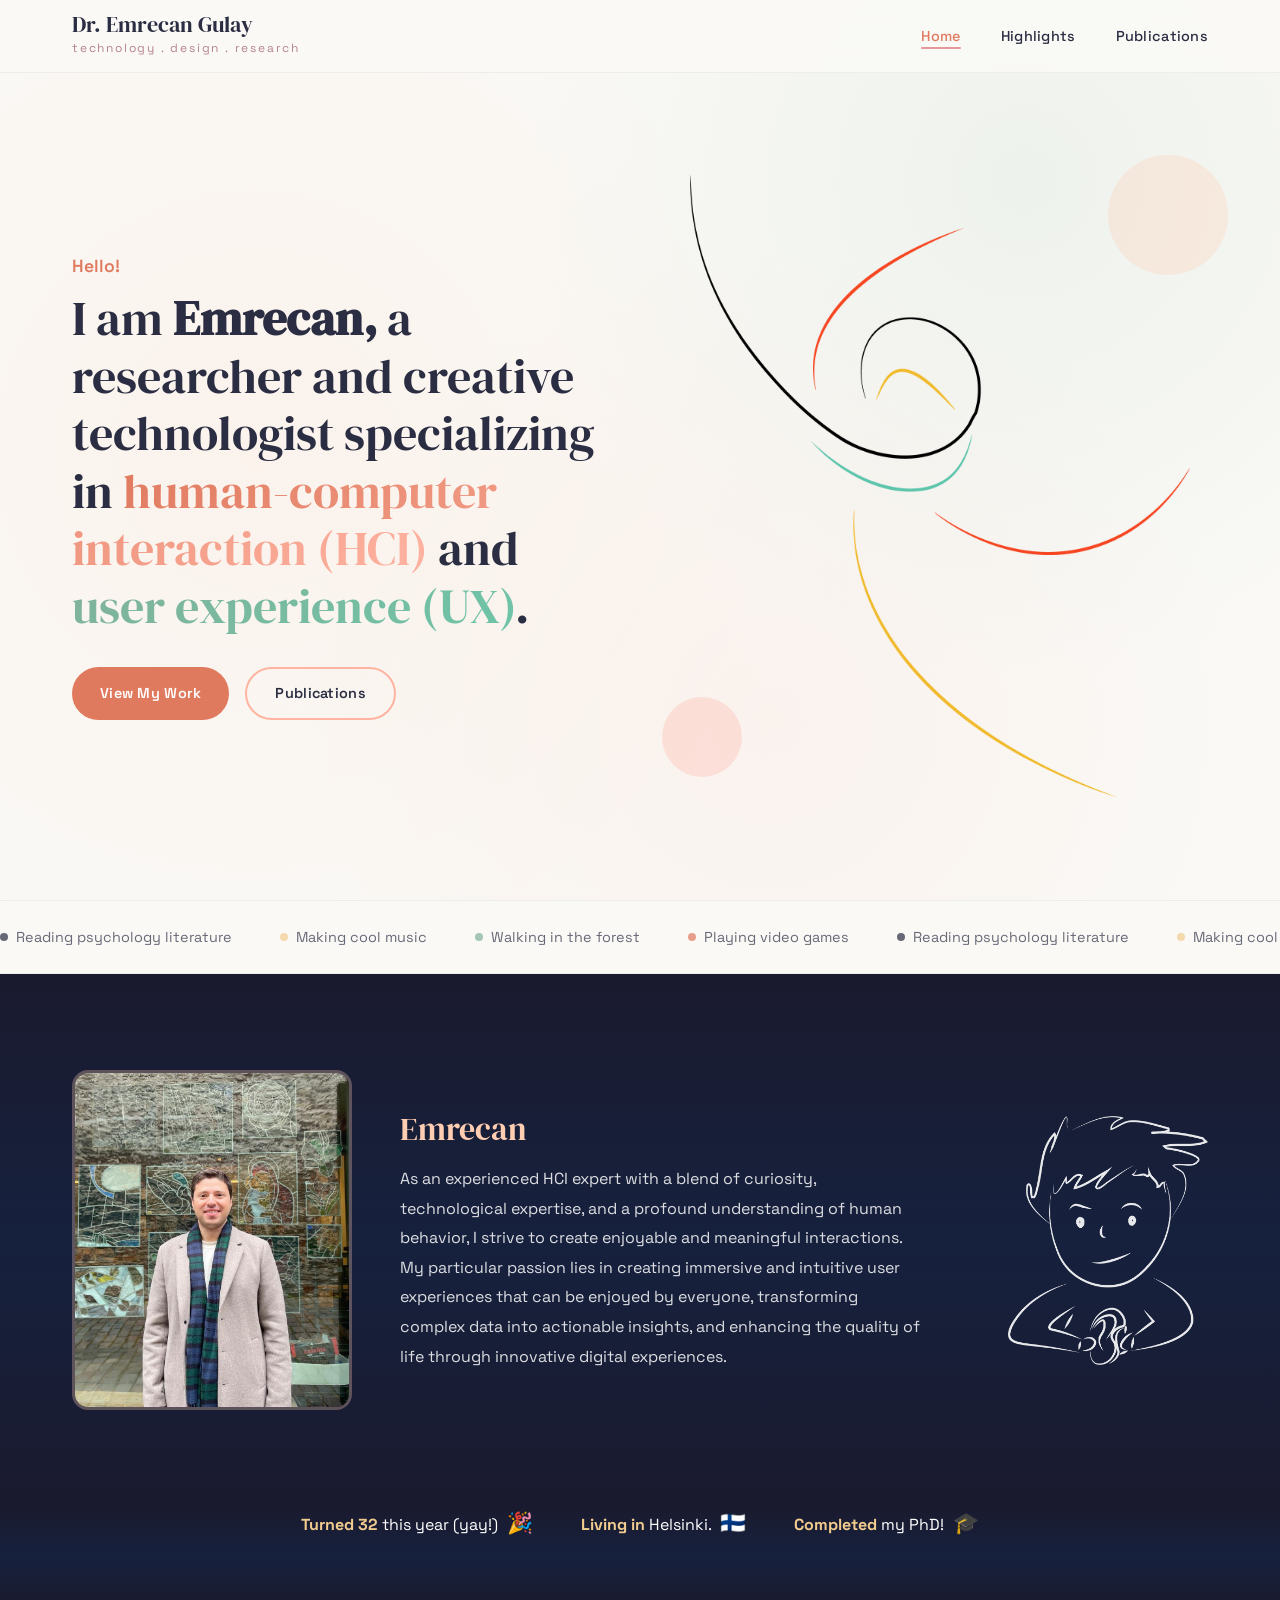
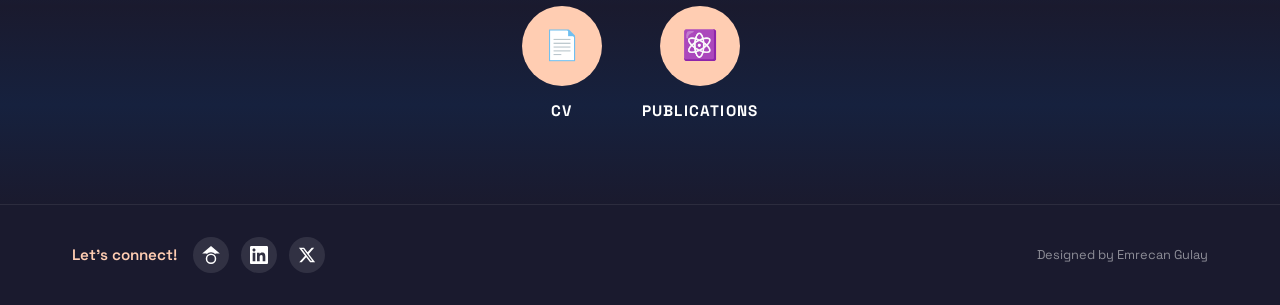
==== index.html @ 9b8a77b8 "Initial deploy: Enhanced portfolio site for GitHub Pages Migrated from Wix with visual enhancements " ====
<!DOCTYPE html>
<html lang="en">
<head>
  <meta charset="UTF-8">
  <meta name="viewport" content="width=device-width, initial-scale=1.0">
  <title>Dr. Emrecan Gulay | HCI Researcher &amp; Creative Technologist</title>
  <meta name="description" content="Dr. Emrecan Gulay - Researcher and creative technologist specializing in human-computer interaction (HCI) and user experience (UX).">
  <link rel="icon" href="images/logo.png" type="image/png">

  <!-- Open Graph -->
  <meta property="og:title" content="Dr. Emrecan Gulay | HCI Researcher &amp; Creative Technologist">
  <meta property="og:description" content="Researcher and creative technologist specializing in human-computer interaction (HCI) and user experience (UX).">
  <meta property="og:image" content="https://emrecangulay.github.io/images/profile-photo.jpg">
  <meta property="og:url" content="https://emrecangulay.github.io/">
  <meta property="og:type" content="website">

  <!-- Twitter Card -->
  <meta name="twitter:card" content="summary_large_image">
  <meta name="twitter:title" content="Dr. Emrecan Gulay | HCI Researcher &amp; Creative Technologist">
  <meta name="twitter:description" content="Researcher and creative technologist specializing in human-computer interaction (HCI) and user experience (UX).">
  <meta name="twitter:image" content="https://emrecangulay.github.io/images/profile-photo.jpg">

  <!-- JSON-LD Structured Data -->
  <script type="application/ld+json">
  {
    "@context": "https://schema.org",
    "@type": "Person",
    "name": "Dr. Emrecan Gulay",
    "url": "https://emrecangulay.github.io/",
    "image": "https://emrecangulay.github.io/images/profile-photo.jpg",
    "jobTitle": "HCI Researcher & Creative Technologist",
    "worksFor": {
      "@type": "Organization",
      "name": "Aalto University"
    },
    "sameAs": [
      "https://www.linkedin.com/in/emrecan-gulay/",
      "https://scholar.google.com/citations?user=F1DVHl8AAAAJ&hl=en"
    ],
    "knowsAbout": ["Human-Computer Interaction", "User Experience", "Design Research", "Creative Technology"]
  }
  </script>

  <!-- Fonts -->
  <link rel="preconnect" href="https://fonts.googleapis.com">
  <link rel="preconnect" href="https://fonts.gstatic.com" crossorigin>
  <link href="https://fonts.googleapis.com/css2?family=Space+Grotesk:wght@300;400;500;600;700&family=DM+Serif+Display&display=swap" rel="stylesheet">
  <!-- Stylesheet -->
  <link rel="stylesheet" href="css/style.css">
</head>
<body data-page="home">

  <!-- ========== NAVIGATION ========== -->
  <nav class="navbar">
    <div class="container">
      <a href="index.html" class="nav-brand">
        <span class="nav-brand-name">Dr. Emrecan Gulay</span>
        <span class="nav-brand-subtitle">Technology . Design . Research</span>
      </a>
      <button class="nav-toggle" aria-label="Toggle navigation">
        <span></span>
        <span></span>
        <span></span>
      </button>
      <ul class="nav-links">
        <li><a href="index.html" class="active">Home</a></li>
        <li><a href="highlights.html">Highlights</a></li>
        <li><a href="publications.html">Publications</a></li>
      </ul>
    </div>
  </nav>

  <!-- ========== HERO SECTION ========== -->
  <section class="hero">
    <div class="container">
      <div class="hero-content">
        <span class="hero-greeting">Hello!</span>
        <h1 class="hero-title">
          I am <strong>Emrecan,</strong> a researcher and creative technologist specializing in
          <span class="gradient-text-orange">human-computer interaction (HCI)</span> and
          <span class="gradient-text-teal">user experience (UX)</span>.
        </h1>
        <div class="hero-cta">
          <a href="highlights.html" class="btn btn-primary">View My Work</a>
          <a href="publications.html" class="btn btn-outline">Publications</a>
        </div>
      </div>
      <div class="hero-visual">
        <img src="images/swirl-decoration.png" alt="Decorative swirl design" class="hero-swirl">
      </div>
    </div>
  </section>

  <!-- ========== INTERESTS TICKER ========== -->
  <div class="interests-bar">
    <div class="interests-track">
      <span class="interest-item"><span class="interest-dot" style="background: var(--charcoal)"></span> Reading psychology literature</span>
      <span class="interest-item"><span class="interest-dot" style="background: var(--accent-gold)"></span> Making cool music</span>
      <span class="interest-item"><span class="interest-dot" style="background: var(--accent-teal)"></span> Walking in the forest</span>
      <span class="interest-item"><span class="interest-dot" style="background: var(--accent-orange)"></span> Playing video games</span>
      <span class="interest-item"><span class="interest-dot" style="background: var(--charcoal)"></span> Reading psychology literature</span>
      <span class="interest-item"><span class="interest-dot" style="background: var(--accent-gold)"></span> Making cool music</span>
      <span class="interest-item"><span class="interest-dot" style="background: var(--accent-teal)"></span> Walking in the forest</span>
      <span class="interest-item"><span class="interest-dot" style="background: var(--accent-orange)"></span> Playing video games</span>
      <span class="interest-item"><span class="interest-dot" style="background: var(--charcoal)"></span> Reading psychology literature</span>
      <span class="interest-item"><span class="interest-dot" style="background: var(--accent-gold)"></span> Making cool music</span>
      <span class="interest-item"><span class="interest-dot" style="background: var(--accent-teal)"></span> Walking in the forest</span>
      <span class="interest-item"><span class="interest-dot" style="background: var(--accent-orange)"></span> Playing video games</span>
    </div>
  </div>

  <!-- ========== ABOUT SECTION ========== -->
  <section class="about-section section-padding">
    <div class="container">
      <div class="about-photo-wrapper reveal-left">
        <img src="images/profile-photo.jpg" alt="Dr. Emrecan Gulay" class="about-photo">
      </div>
      <div class="about-text reveal">
        <h2>Emrecan</h2>
        <p>As an experienced HCI expert with a blend of curiosity, technological expertise, and a profound understanding of human behavior, I strive to create enjoyable and meaningful interactions. My particular passion lies in creating immersive and intuitive user experiences that can be enjoyed by everyone, transforming complex data into actionable insights, and enhancing the quality of life through innovative digital experiences.</p>
      </div>
      <div class="reveal-right">
        <img src="images/character-drawing-1.png" alt="Hand-drawn character illustration" class="about-character">
      </div>
    </div>
  </section>

  <!-- ========== QUICK FACTS ========== -->
  <section class="quick-facts">
    <div class="container">
      <div class="facts-grid reveal">
        <div class="fact-item">
          <span class="fact-highlight">Turned 32</span> this year (yay!) <span class="fact-emoji">🎉</span>
        </div>
        <div class="fact-item">
          <span class="fact-highlight">Living in</span> Helsinki. <span class="fact-emoji">🇫🇮</span>
        </div>
        <div class="fact-item">
          <span class="fact-highlight">Completed</span> my PhD! <span class="fact-emoji">🎓</span>
        </div>
      </div>
    </div>
  </section>

  <!-- ========== ACTION BUTTONS ========== -->
  <section class="actions-section">
    <div class="container">
      <div class="actions-grid reveal">
        <a href="docs/Emrecan-Gulay-CV.pdf" target="_blank" class="action-card">
          <div class="action-icon">📄</div>
          <span class="action-label">CV</span>
        </a>
        <a href="publications.html" class="action-card">
          <div class="action-icon">⚛️</div>
          <span class="action-label">Publications</span>
        </a>
      </div>
    </div>
  </section>

  <!-- ========== FOOTER ========== -->
  <footer class="footer">
    <div class="container">
      <div class="footer-connect">
        <span>Let's connect!</span>
        <div class="social-links">
          <a href="https://scholar.google.com/citations?user=F1DVHl8AAAAJ&hl=en" target="_blank" rel="noopener noreferrer" class="social-link" aria-label="Google Scholar">
            <svg width="18" height="18" viewBox="0 0 24 24" fill="currentColor"><path d="M12 24a7 7 0 1 1 0-14 7 7 0 0 1 0 14Zm0-2a5 5 0 1 0 0-10 5 5 0 0 0 0 10ZM0.21 10L12 0l11.79 10H18v1a7.96 7.96 0 0 0-6-2.74A7.96 7.96 0 0 0 6 11v-1H0.21Z"/></svg>
          </a>
          <a href="https://www.linkedin.com/in/emrecan-gulay/" target="_blank" rel="noopener noreferrer" class="social-link" aria-label="LinkedIn">
            <svg width="18" height="18" viewBox="0 0 24 24" fill="currentColor"><path d="M20.447 20.452h-3.554v-5.569c0-1.328-.027-3.037-1.852-3.037-1.853 0-2.136 1.445-2.136 2.939v5.667H9.351V9h3.414v1.561h.046c.477-.9 1.637-1.85 3.37-1.85 3.601 0 4.267 2.37 4.267 5.455v6.286zM5.337 7.433c-1.144 0-2.063-.926-2.063-2.065 0-1.138.92-2.063 2.063-2.063 1.14 0 2.064.925 2.064 2.063 0 1.139-.925 2.065-2.064 2.065zm1.782 13.019H3.555V9h3.564v11.452zM22.225 0H1.771C.792 0 0 .774 0 1.729v20.542C0 23.227.792 24 1.771 24h20.451C23.2 24 24 23.227 24 22.271V1.729C24 .774 23.2 0 22.222 0h.003z"/></svg>
          </a>
          <a href="https://twitter.com/" target="_blank" rel="noopener noreferrer" class="social-link" aria-label="Twitter">
            <svg width="18" height="18" viewBox="0 0 24 24" fill="currentColor"><path d="M18.244 2.25h3.308l-7.227 8.26 8.502 11.24H16.17l-5.214-6.817L4.99 21.75H1.68l7.73-8.835L1.254 2.25H8.08l4.713 6.231zm-1.161 17.52h1.833L7.084 4.126H5.117z"/></svg>
          </a>
        </div>
      </div>
      <div class="footer-credit">
        Designed by Emrecan Gulay
      </div>
    </div>
  </footer>

  <script src="js/main.js"></script>
  <script src="js/cursor-effects.js"></script>
</body>
</html>
---- css/style.css ----
/* ===================================
   Dr. Emrecan Gulay - Portfolio Site
   Warm Blush/Peach Pastel Theme
   =================================== */

/* ---------- CSS Variables ---------- */
:root {
  --peach: #FFCDB2;
  --blush: #FFB4A2;
  --rose: #E5989B;
  --deep-rose: #B5838D;
  --charcoal: #2B2D42;
  --dark-bg: #1A1A2E;
  --cream: #FAF9F6;
  --white: #FFFFFF;
  --light-gray: #F0EDED;
  --accent-orange: #E07A5F;
  --accent-teal: #81B29A;
  --accent-gold: #F2CC8F;
  --font-main: 'Space Grotesk', -apple-system, BlinkMacSystemFont, 'Segoe UI', sans-serif;
  --font-display: 'DM Serif Display', Georgia, serif;
  --transition: 0.3s cubic-bezier(0.4, 0, 0.2, 1);
  --shadow-sm: 0 2px 8px rgba(43, 45, 66, 0.08);
  --shadow-md: 0 4px 20px rgba(43, 45, 66, 0.12);
  --shadow-lg: 0 8px 40px rgba(43, 45, 66, 0.16);
  --max-width: 1200px;
}

/* ---------- Reset & Base ---------- */
*,
*::before,
*::after {
  margin: 0;
  padding: 0;
  box-sizing: border-box;
}

html {
  scroll-behavior: smooth;
  font-size: 16px;
}

body {
  font-family: var(--font-main);
  color: var(--charcoal);
  background-color: var(--cream);
  line-height: 1.7;
  overflow-x: hidden;
  -webkit-font-smoothing: antialiased;
}

img {
  max-width: 100%;
  height: auto;
  display: block;
}

a {
  color: inherit;
  text-decoration: none;
  transition: color var(--transition);
}

h1, h2, h3, h4 {
  font-family: var(--font-display);
  font-weight: 400;
  line-height: 1.2;
}

/* ---------- Utility ---------- */
.container {
  max-width: var(--max-width);
  margin: 0 auto;
  padding: 0 2rem;
}

.section-padding {
  padding: 6rem 0;
}

/* ---------- Gradient Text Effects ---------- */
.gradient-text-orange {
  background: linear-gradient(135deg, var(--accent-orange), var(--blush));
  -webkit-background-clip: text;
  -webkit-text-fill-color: transparent;
  background-clip: text;
}

.gradient-text-teal {
  background: linear-gradient(135deg, var(--accent-teal), #6EC4A8);
  -webkit-background-clip: text;
  -webkit-text-fill-color: transparent;
  background-clip: text;
}

/* ---------- Scroll Animations ---------- */
/* Scroll reveals — no transitions/animations, JS handles entrance */
.reveal, .reveal-left, .reveal-right { /* placeholder classes */ }

/* ---------- Navigation ---------- */
.navbar {
  position: fixed;
  top: 0;
  left: 0;
  right: 0;
  z-index: 1000;
  background: rgba(250, 249, 246, 0.92);
  backdrop-filter: blur(12px);
  -webkit-backdrop-filter: blur(12px);
  border-bottom: 1px solid rgba(43, 45, 66, 0.06);
  transition: box-shadow var(--transition);
}

.navbar.scrolled {
  box-shadow: var(--shadow-sm);
}

.navbar .container {
  display: flex;
  justify-content: space-between;
  align-items: center;
  height: 72px;
}

.nav-brand {
  display: flex;
  flex-direction: column;
}

.nav-brand-name {
  font-family: var(--font-display);
  font-size: 1.35rem;
  font-weight: 400;
  color: var(--charcoal);
  line-height: 1.15;
}

.nav-brand-subtitle {
  font-size: 0.75rem;
  color: var(--deep-rose);
  letter-spacing: 0.15em;
  text-transform: lowercase;
  font-weight: 400;
}

.nav-links {
  display: flex;
  list-style: none;
  gap: 2.5rem;
}

.nav-links a {
  font-size: 0.9rem;
  font-weight: 500;
  letter-spacing: 0.02em;
  position: relative;
  padding: 0.25rem 0;
}

.nav-links a::after {
  content: '';
  position: absolute;
  bottom: 0;
  left: 0;
  width: 0;
  height: 2px;
  background: var(--rose);
  transition: width var(--transition);
  border-radius: 1px;
}

.nav-links a:hover::after,
.nav-links a.active::after {
  width: 100%;
}

.nav-links a.active {
  color: var(--accent-orange);
}

/* Mobile menu toggle */
.nav-toggle {
  display: none;
  flex-direction: column;
  gap: 5px;
  cursor: pointer;
  background: none;
  border: none;
  padding: 4px;
}

.nav-toggle span {
  width: 24px;
  height: 2px;
  background: var(--charcoal);
  transition: var(--transition);
  border-radius: 1px;
}

/* ---------- Hero Section ---------- */
.hero {
  min-height: 100vh;
  display: flex;
  align-items: center;
  position: relative;
  overflow: hidden;
  padding-top: 72px;
}

.hero::before {
  content: '';
  position: absolute;
  inset: 0;
  background:
    radial-gradient(circle at 20% 50%, rgba(255,205,178,0.15), transparent 50%),
    radial-gradient(circle at 80% 20%, rgba(129,178,154,0.1), transparent 40%),
    radial-gradient(circle at 60% 80%, rgba(255,180,162,0.1), transparent 45%);
  animation: meshMove 20s ease-in-out infinite alternate;
  z-index: 0;
}

@keyframes meshMove {
  0% { transform: scale(1) rotate(0deg); }
  100% { transform: scale(1.1) rotate(3deg); }
}

.hero .container {
  display: grid;
  grid-template-columns: 1fr 1fr;
  gap: 4rem;
  align-items: center;
}

.hero-content {
  z-index: 2;
  animation: heroFadeUp 1s ease 0.2s both;
}

/* hero-visual animation merged into the block below */

@keyframes heroFadeUp {
  from { opacity: 0; transform: translateY(30px); }
  to   { opacity: 1; transform: translateY(0); }
}

@keyframes heroFadeIn {
  from { opacity: 0; transform: translateX(30px); }
  to   { opacity: 1; transform: translateX(0); }
}

.hero-greeting {
  font-size: 1.1rem;
  color: var(--accent-orange);
  font-weight: 600;
  margin-bottom: 0.5rem;
  display: inline-block;
}

.hero-title {
  font-size: 3rem;
  color: var(--charcoal);
  margin-bottom: 1.5rem;
}

.hero-title .highlight {
  color: var(--accent-orange);
}

.hero-title .highlight-teal {
  color: var(--accent-teal);
}

.hero-description {
  font-size: 1.15rem;
  color: #666;
  max-width: 520px;
  line-height: 1.8;
}

.hero-cta {
  display: flex;
  gap: 1rem;
  margin-top: 2rem;
}

.hero-visual {
  position: relative;
  display: flex;
  justify-content: center;
  align-items: center;
  animation: heroFadeIn 1.2s ease 0.5s both;
}

.hero-swirl {
  width: 100%;
  max-width: 500px;
  animation: float 6s ease-in-out infinite;
}

@keyframes float {
  0%, 100% { transform: translateY(0) rotate(0deg); }
  50% { transform: translateY(-15px) rotate(2deg); }
}

/* Decorative floating dots */
.hero-visual::before,
.hero-visual::after {
  content: '';
  position: absolute;
  border-radius: 50%;
  opacity: 0.3;
}

.hero-visual::before {
  width: 120px;
  height: 120px;
  background: var(--peach);
  top: -20px;
  right: -20px;
  animation: pulse 4s ease-in-out infinite;
}

.hero-visual::after {
  width: 80px;
  height: 80px;
  background: var(--blush);
  bottom: 20px;
  left: -10px;
  animation: pulse 4s ease-in-out infinite 1s;
}

@keyframes pulse {
  0%, 100% { transform: scale(1); opacity: 0.3; }
  50% { transform: scale(1.15); opacity: 0.5; }
}

/* ---------- Buttons ---------- */
.btn {
  display: inline-flex;
  align-items: center;
  gap: 0.5rem;
  padding: 0.75rem 1.75rem;
  border-radius: 50px;
  font-size: 0.9rem;
  font-weight: 600;
  letter-spacing: 0.02em;
  transition: all var(--transition);
  cursor: pointer;
  border: none;
}

.btn-primary {
  background: var(--accent-orange);
  color: var(--white);
}

.btn-primary:hover {
  background: #c96a50;
  transform: translateY(-2px);
  box-shadow: var(--shadow-md);
}

.btn-outline {
  background: transparent;
  color: var(--charcoal);
  border: 2px solid var(--blush);
}

.btn-outline:hover {
  background: var(--peach);
  border-color: var(--peach);
  transform: translateY(-2px);
}

.btn-small {
  padding: 0.5rem 1.25rem;
  font-size: 0.85rem;
}

/* ---------- About Section ---------- */
.about-section {
  background: linear-gradient(180deg, #1A1A2E 0%, #16213E 50%, #1A1A2E 100%);
  color: var(--white);
  position: relative;
  overflow: hidden;
}

.about-section .container {
  display: grid;
  grid-template-columns: auto 1fr auto;
  gap: 3rem;
  align-items: center;
}

.about-photo-wrapper {
  position: relative;
}

.about-photo {
  width: 280px;
  height: 340px;
  object-fit: cover;
  border-radius: 16px;
  border: 3px solid rgba(255, 205, 178, 0.3);
}

.about-text h2 {
  font-size: 2rem;
  margin-bottom: 1rem;
  color: var(--peach);
}

.about-text p {
  font-size: 1rem;
  line-height: 1.85;
  color: rgba(255, 255, 255, 0.85);
  max-width: 520px;
}

.about-character {
  width: 200px;
  opacity: 0.9;
}

/* ---------- Quick Facts ---------- */
.quick-facts {
  background: linear-gradient(180deg, #1A1A2E 0%, #16213E 50%, #1A1A2E 100%);
  padding-bottom: 4rem;
}

.facts-grid {
  display: flex;
  justify-content: center;
  gap: 3rem;
  flex-wrap: wrap;
}

.fact-item {
  text-align: center;
  color: var(--white);
}

.fact-item .fact-highlight {
  font-weight: 700;
  color: var(--accent-gold);
}

.fact-item .fact-emoji {
  font-size: 1.3rem;
  margin-left: 0.3rem;
}

/* ---------- Action Buttons Section ---------- */
.actions-section {
  background: linear-gradient(180deg, #1A1A2E 0%, #16213E 50%, #1A1A2E 100%);
  padding-bottom: 5rem;
}

.actions-grid {
  display: flex;
  justify-content: center;
  gap: 2.5rem;
}

.action-card {
  display: flex;
  flex-direction: column;
  align-items: center;
  gap: 0.75rem;
  text-decoration: none;
  transition: transform var(--transition);
}

.action-card:hover {
  transform: translateY(-5px);
}

.action-icon {
  width: 80px;
  height: 80px;
  border-radius: 50%;
  background: var(--peach);
  display: flex;
  align-items: center;
  justify-content: center;
  font-size: 1.8rem;
  transition: all var(--transition);
}

.action-card:hover .action-icon {
  background: var(--blush);
  box-shadow: 0 4px 20px rgba(255, 180, 162, 0.4);
}

.action-label {
  font-weight: 700;
  font-size: 0.95rem;
  color: var(--white);
  text-transform: uppercase;
  letter-spacing: 0.08em;
}

/* ---------- Hobbies / Interests Ticker ---------- */
.interests-bar {
  background: var(--cream);
  padding: 1.5rem 0;
  border-top: 1px solid rgba(43, 45, 66, 0.06);
  border-bottom: 1px solid rgba(43, 45, 66, 0.06);
  overflow: hidden;
}

.interests-track {
  display: flex;
  gap: 3rem;
  animation: scroll-ticker 30s linear infinite;
  width: max-content;
}

.interest-item {
  display: flex;
  align-items: center;
  gap: 0.5rem;
  font-size: 0.9rem;
  color: var(--charcoal);
  white-space: nowrap;
  opacity: 0.7;
}

.interest-dot {
  width: 8px;
  height: 8px;
  border-radius: 50%;
  flex-shrink: 0;
}

@keyframes scroll-ticker {
  0% { transform: translateX(0); }
  100% { transform: translateX(-50%); }
}

/* ---------- Footer ---------- */
.footer {
  background: var(--dark-bg);
  border-top: 1px solid rgba(255, 255, 255, 0.08);
  padding: 2rem 0;
}

.footer .container {
  display: flex;
  justify-content: space-between;
  align-items: center;
}

.footer-connect {
  display: flex;
  align-items: center;
  gap: 1rem;
}

.footer-connect span {
  color: var(--peach);
  font-weight: 600;
  font-size: 0.95rem;
}

.social-links {
  display: flex;
  gap: 0.75rem;
}

.social-link {
  width: 36px;
  height: 36px;
  border-radius: 50%;
  background: rgba(255, 255, 255, 0.1);
  display: flex;
  align-items: center;
  justify-content: center;
  color: var(--white);
  transition: all var(--transition);
  font-size: 1rem;
}

.social-link:hover {
  background: var(--accent-orange);
  transform: translateY(-2px);
}

.footer-credit {
  color: rgba(255, 255, 255, 0.5);
  font-size: 0.8rem;
}

/* =========================================
   HIGHLIGHTS PAGE
   ========================================= */

.page-hero {
  padding-top: 120px;
  padding-bottom: 3rem;
  text-align: center;
  background: linear-gradient(180deg, #1A1A2E 0%, #16213E 100%);
}

.page-hero h1 {
  font-size: 3rem;
  color: var(--white);
}

.page-hero p {
  color: rgba(255, 255, 255, 0.6);
  margin-top: 0.5rem;
  font-size: 1.05rem;
}

/* Section Label (Industry / Academic headings) */
.section-label {
  font-family: var(--font-display);
  font-size: 1.6rem;
  color: var(--peach);
  margin-bottom: 2rem;
  padding-bottom: 0.75rem;
  border-bottom: 2px solid rgba(255, 205, 178, 0.2);
  letter-spacing: 0.02em;
}

/* Project Cards Grid */
.projects-section {
  background: linear-gradient(180deg, #1A1A2E 0%, #16213E 50%, #1A1A2E 100%);
  padding-bottom: 5rem;
}

.projects-grid {
  display: grid;
  grid-template-columns: repeat(2, 1fr);
  gap: 2rem;
}

.project-card {
  display: grid;
  grid-template-columns: 1fr 1fr;
  background: rgba(255, 255, 255, 0.05);
  border-radius: 16px;
  overflow: hidden;
  transition: all var(--transition), box-shadow 0.4s ease;
  border: 1px solid rgba(255, 255, 255, 0.06);
}

.project-card:hover {
  transform: translateY(-4px);
  box-shadow: 0 12px 40px rgba(0, 0, 0, 0.3);
  border-color: rgba(255, 205, 178, 0.2);
}

/* Image wrapper with overflow hidden and gradient overlay */
.project-card-image-wrapper {
  position: relative;
  overflow: hidden;
}

.project-card-image {
  width: 100%;
  height: 100%;
  min-height: 260px;
  object-fit: cover;
  transition: transform 0.6s ease;
}

.project-card:hover .project-card-image {
  transform: scale(1.05);
}

.project-card-image-overlay {
  position: absolute;
  bottom: 0;
  left: 0;
  right: 0;
  height: 40%;
  background: linear-gradient(to top, rgba(26, 26, 46, 0.5), transparent);
  pointer-events: none;
}

.project-card-content {
  padding: 1.75rem;
  display: flex;
  flex-direction: column;
  justify-content: center;
  backdrop-filter: blur(4px);
  -webkit-backdrop-filter: blur(4px);
}

.project-card-title {
  font-size: 1.2rem;
  color: var(--white);
  margin-bottom: 0.75rem;
  font-family: var(--font-display);
}

.project-card-desc {
  font-size: 0.88rem;
  color: rgba(255, 255, 255, 0.7);
  line-height: 1.65;
  margin-bottom: 1.25rem;
}

.project-card .btn-small {
  align-self: flex-start;
  background: var(--accent-gold);
  color: var(--charcoal);
  font-weight: 700;
}

.project-card .btn-small:hover {
  background: #e5be7d;
}

/* Full width last card if odd number */
.projects-grid .project-card:last-child:nth-child(odd) {
  grid-column: 1 / -1;
  max-width: calc(50% - 1rem);
}

/* =========================================
   PUBLICATIONS PAGE
   ========================================= */

.publications-section {
  background: linear-gradient(180deg, #1A1A2E 0%, #16213E 50%, #1A1A2E 100%);
  padding-bottom: 5rem;
  min-height: 60vh;
}

.pub-year-group {
  margin-bottom: 3rem;
}

.pub-year {
  font-size: 1.8rem;
  color: var(--accent-gold);
  margin-bottom: 1.5rem;
  font-family: var(--font-display);
  cursor: pointer;
  display: flex;
  align-items: center;
  gap: 0.5rem;
  padding-bottom: 0.5rem;
  border-bottom: 1px solid rgba(242, 204, 143, 0.15);
}

.pub-year .toggle-icon {
  font-size: 0.8rem;
  transition: transform var(--transition);
}

.pub-year.collapsed .toggle-icon {
  transform: rotate(-90deg);
}

.pub-count {
  font-family: var(--font-main);
  font-size: 0.8rem;
  font-weight: 500;
  color: rgba(255, 255, 255, 0.4);
  margin-left: auto;
  margin-right: 0.5rem;
}

.pub-item {
  margin-bottom: 2rem;
  padding-bottom: 2rem;
  border-bottom: 1px solid rgba(255, 255, 255, 0.08);
}

.pub-item:last-child {
  border-bottom: none;
}

.pub-title {
  font-size: 1rem;
  font-weight: 700;
  color: var(--white);
  margin-bottom: 0.75rem;
  line-height: 1.5;
}

.pub-title em {
  color: var(--peach);
  font-style: italic;
}

/* Publication Badges */
.pub-badge {
  display: inline-block;
  padding: 0.2rem 0.6rem;
  border-radius: 20px;
  font-size: 0.7rem;
  font-weight: 600;
  letter-spacing: 0.04em;
  text-transform: uppercase;
  margin-bottom: 0.75rem;
}

.badge-paper {
  background: rgba(224, 122, 95, 0.15);
  color: var(--accent-orange);
}

.badge-patent {
  background: rgba(242, 204, 143, 0.15);
  color: var(--accent-gold);
}

.badge-thesis {
  background: rgba(229, 152, 155, 0.15);
  color: var(--rose);
}

.badge-preprint {
  background: rgba(129, 178, 154, 0.15);
  color: var(--accent-teal);
}

.pub-citation {
  font-size: 0.88rem;
  color: rgba(255, 255, 255, 0.65);
  line-height: 1.7;
}

.pub-citation a {
  color: var(--blush);
  word-break: break-all;
}

.pub-citation a:hover {
  color: var(--peach);
  text-decoration: underline;
}

.scholar-link {
  display: inline-flex;
  align-items: center;
  gap: 0.5rem;
  color: var(--peach);
  font-weight: 600;
  margin-top: 2rem;
  font-size: 0.95rem;
  transition: color var(--transition);
}

.scholar-link:hover {
  color: var(--accent-gold);
}

/* =========================================
   RESPONSIVE
   ========================================= */

@media (max-width: 1024px) {
  .hero .container {
    grid-template-columns: 1fr;
    text-align: center;
  }

  .hero-description {
    margin: 0 auto;
  }

  .hero-cta {
    justify-content: center;
  }

  .hero-visual {
    max-width: 400px;
    margin: 0 auto;
  }

  .about-section .container {
    grid-template-columns: 1fr;
    text-align: center;
    gap: 2rem;
  }

  .about-photo {
    margin: 0 auto;
  }

  .about-text p {
    margin: 0 auto;
  }

  .about-character {
    margin: 0 auto;
  }

  .projects-grid {
    grid-template-columns: 1fr;
  }

  .projects-grid .project-card:last-child:nth-child(odd) {
    max-width: 100%;
  }
}

@media (max-width: 768px) {
  html {
    font-size: 15px;
  }

  .nav-links {
    position: fixed;
    top: 72px;
    left: 0;
    right: 0;
    background: var(--cream);
    flex-direction: column;
    align-items: center;
    padding: 2rem;
    gap: 1.5rem;
    box-shadow: var(--shadow-md);
    transform: translateY(-20px);
    opacity: 0;
    pointer-events: none;
    transition: transform 0.3s ease, opacity 0.3s ease;
  }

  .nav-links.open {
    transform: translateY(0);
    opacity: 1;
    pointer-events: auto;
  }

  .nav-toggle {
    display: flex;
  }

  .hero-title {
    font-size: 2.2rem;
  }

  .hero-description {
    font-size: 1rem;
  }

  .section-padding {
    padding: 4rem 0;
  }

  .project-card {
    grid-template-columns: 1fr;
  }

  .project-card-image {
    min-height: 200px;
  }

  .footer .container {
    flex-direction: column;
    gap: 1rem;
    text-align: center;
  }

  .page-hero h1 {
    font-size: 2.2rem;
  }

  .facts-grid {
    gap: 1.5rem;
  }
}

/* =========================================
   CURSOR EFFECTS
   ========================================= */

.cursor-canvas {
  position: fixed;
  top: 0;
  left: 0;
  width: 100%;
  height: 100%;
  pointer-events: none;
  z-index: 9999;
}

/* Hide cursor effects on touch devices */
@media (hover: none) {
  .cursor-canvas {
    display: none;
  }
}

@media (max-width: 480px) {
  .container {
    padding: 0 1.25rem;
  }

  .hero-title {
    font-size: 1.8rem;
  }

  .actions-grid {
    gap: 1.5rem;
  }

  .action-icon {
    width: 64px;
    height: 64px;
    font-size: 1.5rem;
  }
}
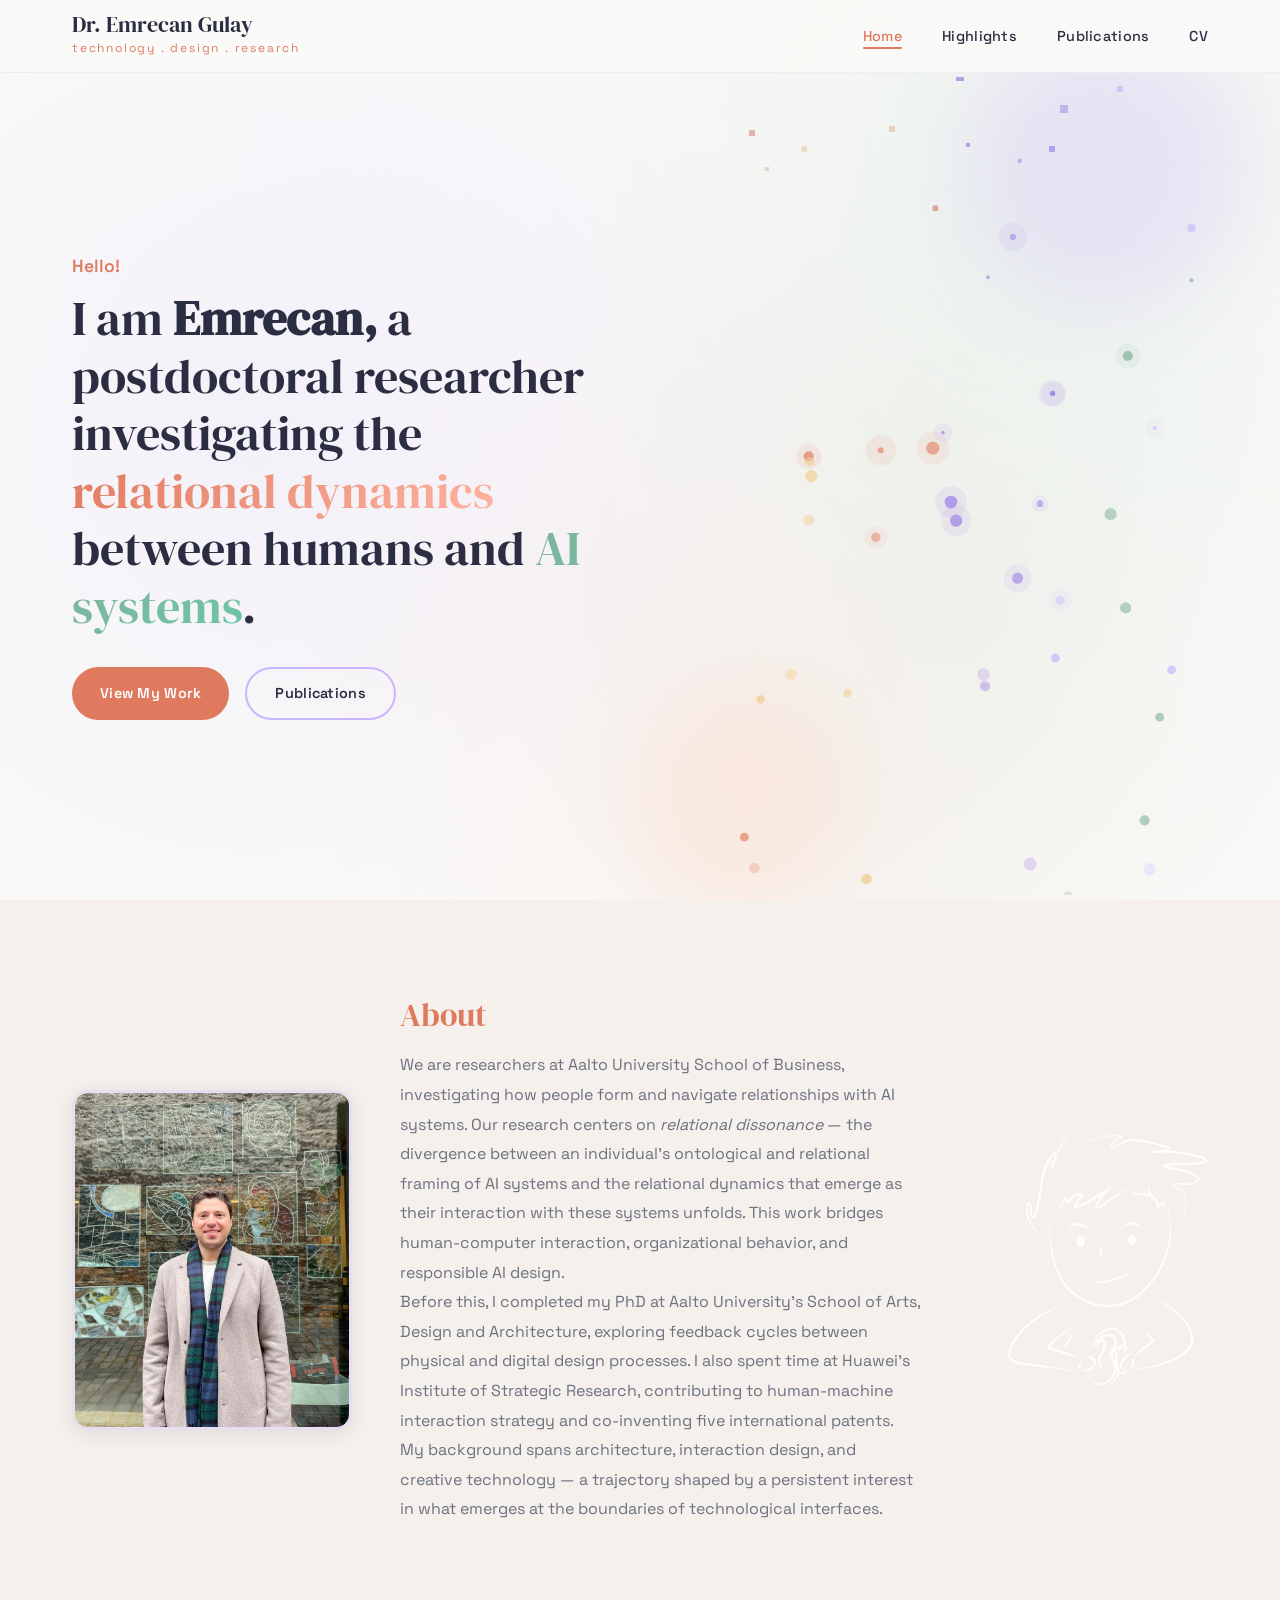
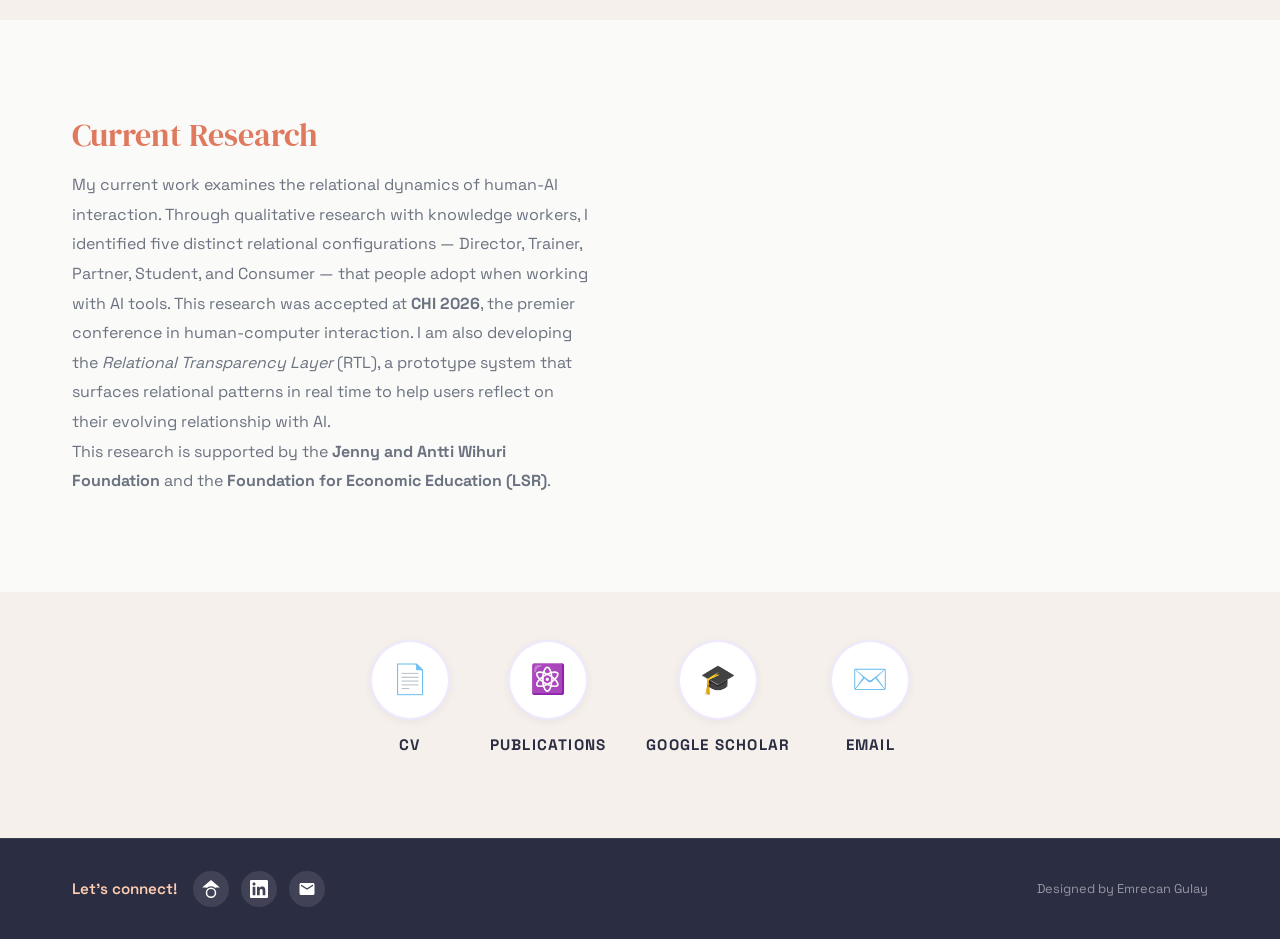
==== commit 1127675f: "Sync design overhaul (Steps 2-6): typography, gradients, hero particles, project pages, SEO - Typogr" ====
--- a/index.html
+++ b/index.html
@@ -3,21 +3,21 @@
 <head>
   <meta charset="UTF-8">
   <meta name="viewport" content="width=device-width, initial-scale=1.0">
-  <title>Dr. Emrecan Gulay | HCI Researcher &amp; Creative Technologist</title>
-  <meta name="description" content="Dr. Emrecan Gulay - Researcher and creative technologist specializing in human-computer interaction (HCI) and user experience (UX).">
+  <title>Dr. Emrecan Gulay | Human-AI Interaction Researcher</title>
+  <meta name="description" content="Dr. Emrecan Gulay - Postdoctoral researcher investigating the relational dynamics between humans and AI systems at Aalto University.">
   <link rel="icon" href="images/logo.png" type="image/png">
 
   <!-- Open Graph -->
-  <meta property="og:title" content="Dr. Emrecan Gulay | HCI Researcher &amp; Creative Technologist">
-  <meta property="og:description" content="Researcher and creative technologist specializing in human-computer interaction (HCI) and user experience (UX).">
+  <meta property="og:title" content="Dr. Emrecan Gulay | Human-AI Interaction Researcher">
+  <meta property="og:description" content="Postdoctoral researcher investigating the relational dynamics between humans and AI systems at Aalto University.">
   <meta property="og:image" content="https://emrecangulay.github.io/images/profile-photo.jpg">
   <meta property="og:url" content="https://emrecangulay.github.io/">
   <meta property="og:type" content="website">
 
   <!-- Twitter Card -->
   <meta name="twitter:card" content="summary_large_image">
-  <meta name="twitter:title" content="Dr. Emrecan Gulay | HCI Researcher &amp; Creative Technologist">
-  <meta name="twitter:description" content="Researcher and creative technologist specializing in human-computer interaction (HCI) and user experience (UX).">
+  <meta name="twitter:title" content="Dr. Emrecan Gulay | Human-AI Interaction Researcher">
+  <meta name="twitter:description" content="Postdoctoral researcher investigating the relational dynamics between humans and AI systems at Aalto University.">
   <meta name="twitter:image" content="https://emrecangulay.github.io/images/profile-photo.jpg">
 
   <!-- JSON-LD Structured Data -->
@@ -28,16 +28,16 @@
     "name": "Dr. Emrecan Gulay",
     "url": "https://emrecangulay.github.io/",
     "image": "https://emrecangulay.github.io/images/profile-photo.jpg",
-    "jobTitle": "HCI Researcher & Creative Technologist",
+    "jobTitle": "Postdoctoral Researcher",
     "worksFor": {
       "@type": "Organization",
-      "name": "Aalto University"
+      "name": "Aalto University School of Business"
     },
     "sameAs": [
       "https://www.linkedin.com/in/emrecan-gulay/",
       "https://scholar.google.com/citations?user=F1DVHl8AAAAJ&hl=en"
     ],
-    "knowsAbout": ["Human-Computer Interaction", "User Experience", "Design Research", "Creative Technology"]
+    "knowsAbout": ["Human-AI Interaction", "Relational Dynamics", "Human-Computer Interaction", "Design Research", "Responsible AI"]
   }
   </script>
 
@@ -49,6 +49,9 @@
   <link rel="stylesheet" href="css/style.css">
 </head>
 <body data-page="home">
+
+  <!-- Scroll Progress Bar -->
+  <div class="scroll-progress" id="scrollProgress"></div>
 
   <!-- ========== NAVIGATION ========== -->
   <nav class="navbar">
@@ -66,6 +69,7 @@
         <li><a href="index.html" class="active">Home</a></li>
         <li><a href="highlights.html">Highlights</a></li>
         <li><a href="publications.html">Publications</a></li>
+        <li><a href="cv.html">CV</a></li>
       </ul>
     </div>
   </nav>
@@ -76,9 +80,9 @@
       <div class="hero-content">
         <span class="hero-greeting">Hello!</span>
         <h1 class="hero-title">
-          I am <strong>Emrecan,</strong> a researcher and creative technologist specializing in
-          <span class="gradient-text-orange">human-computer interaction (HCI)</span> and
-          <span class="gradient-text-teal">user experience (UX)</span>.
+          I am <strong>Emrecan,</strong> a postdoctoral researcher investigating the
+          <span class="gradient-text-orange">relational dynamics</span> between humans and
+          <span class="gradient-text-teal">AI systems</span>.
         </h1>
         <div class="hero-cta">
           <a href="highlights.html" class="btn btn-primary">View My Work</a>
@@ -86,28 +90,99 @@
         </div>
       </div>
       <div class="hero-visual">
-        <img src="images/swirl-decoration.png" alt="Decorative swirl design" class="hero-swirl">
-      </div>
-    </div>
-  </section>
-
-  <!-- ========== INTERESTS TICKER ========== -->
-  <div class="interests-bar">
-    <div class="interests-track">
-      <span class="interest-item"><span class="interest-dot" style="background: var(--charcoal)"></span> Reading psychology literature</span>
-      <span class="interest-item"><span class="interest-dot" style="background: var(--accent-gold)"></span> Making cool music</span>
-      <span class="interest-item"><span class="interest-dot" style="background: var(--accent-teal)"></span> Walking in the forest</span>
-      <span class="interest-item"><span class="interest-dot" style="background: var(--accent-orange)"></span> Playing video games</span>
-      <span class="interest-item"><span class="interest-dot" style="background: var(--charcoal)"></span> Reading psychology literature</span>
-      <span class="interest-item"><span class="interest-dot" style="background: var(--accent-gold)"></span> Making cool music</span>
-      <span class="interest-item"><span class="interest-dot" style="background: var(--accent-teal)"></span> Walking in the forest</span>
-      <span class="interest-item"><span class="interest-dot" style="background: var(--accent-orange)"></span> Playing video games</span>
-      <span class="interest-item"><span class="interest-dot" style="background: var(--charcoal)"></span> Reading psychology literature</span>
-      <span class="interest-item"><span class="interest-dot" style="background: var(--accent-gold)"></span> Making cool music</span>
-      <span class="interest-item"><span class="interest-dot" style="background: var(--accent-teal)"></span> Walking in the forest</span>
-      <span class="interest-item"><span class="interest-dot" style="background: var(--accent-orange)"></span> Playing video games</span>
-    </div>
-  </div>
+        <!-- Inline SVG: 30° Angled Flow — parallel swaying curves with upward particle pixelation -->
+        <svg class="hero-swirl" viewBox="0 -100 600 1000" xmlns="http://www.w3.org/2000/svg">
+          <defs>
+            <!-- Angled fade gradients -->
+            <linearGradient id="fade-a-coral" x1="0" y1="1" x2="0.5" y2="0" gradientUnits="objectBoundingBox">
+              <stop offset="0%" stop-color="#E07A5F" stop-opacity="0"/>
+              <stop offset="12%" stop-color="#E07A5F" stop-opacity="1"/>
+              <stop offset="82%" stop-color="#E07A5F" stop-opacity="1"/>
+              <stop offset="100%" stop-color="#E07A5F" stop-opacity="0"/>
+            </linearGradient>
+            <linearGradient id="fade-a-gold" x1="0" y1="1" x2="0.5" y2="0" gradientUnits="objectBoundingBox">
+              <stop offset="0%" stop-color="#F2CC8F" stop-opacity="0"/>
+              <stop offset="12%" stop-color="#F2CC8F" stop-opacity="1"/>
+              <stop offset="82%" stop-color="#F2CC8F" stop-opacity="1"/>
+              <stop offset="100%" stop-color="#F2CC8F" stop-opacity="0"/>
+            </linearGradient>
+            <linearGradient id="fade-a-teal" x1="0" y1="1" x2="0.5" y2="0" gradientUnits="objectBoundingBox">
+              <stop offset="0%" stop-color="#81B29A" stop-opacity="0"/>
+              <stop offset="12%" stop-color="#81B29A" stop-opacity="1"/>
+              <stop offset="82%" stop-color="#81B29A" stop-opacity="1"/>
+              <stop offset="100%" stop-color="#81B29A" stop-opacity="0"/>
+            </linearGradient>
+            <linearGradient id="fade-a-soft" x1="0" y1="1" x2="0.5" y2="0" gradientUnits="objectBoundingBox">
+              <stop offset="0%" stop-color="#C8B6FF" stop-opacity="0"/>
+              <stop offset="12%" stop-color="#C8B6FF" stop-opacity="1"/>
+              <stop offset="82%" stop-color="#C8B6FF" stop-opacity="1"/>
+              <stop offset="100%" stop-color="#C8B6FF" stop-opacity="0"/>
+            </linearGradient>
+            <linearGradient id="fade-a-purple" x1="0" y1="1" x2="0.5" y2="0" gradientUnits="objectBoundingBox">
+              <stop offset="0%" stop-color="#9B7FE6" stop-opacity="0"/>
+              <stop offset="15%" stop-color="#9B7FE6" stop-opacity="1"/>
+              <stop offset="80%" stop-color="#9B7FE6" stop-opacity="1"/>
+              <stop offset="100%" stop-color="#9B7FE6" stop-opacity="0"/>
+            </linearGradient>
+            <!-- Far-layer gradients (aerial perspective — desaturated, low opacity) -->
+            <linearGradient id="fade-far-warm" x1="0" y1="1" x2="0.4" y2="0" gradientUnits="objectBoundingBox">
+              <stop offset="0%" stop-color="#E8A998" stop-opacity="0"/>
+              <stop offset="15%" stop-color="#E8A998" stop-opacity="0.14"/>
+              <stop offset="80%" stop-color="#E8A998" stop-opacity="0.14"/>
+              <stop offset="100%" stop-color="#E8A998" stop-opacity="0"/>
+            </linearGradient>
+            <linearGradient id="fade-far-cool" x1="0" y1="1" x2="0.4" y2="0" gradientUnits="objectBoundingBox">
+              <stop offset="0%" stop-color="#A8CCBA" stop-opacity="0"/>
+              <stop offset="15%" stop-color="#A8CCBA" stop-opacity="0.14"/>
+              <stop offset="80%" stop-color="#A8CCBA" stop-opacity="0.14"/>
+              <stop offset="100%" stop-color="#A8CCBA" stop-opacity="0"/>
+            </linearGradient>
+            <linearGradient id="fade-far-muted" x1="0" y1="1" x2="0.4" y2="0" gradientUnits="objectBoundingBox">
+              <stop offset="0%" stop-color="#D4C8F0" stop-opacity="0"/>
+              <stop offset="15%" stop-color="#D4C8F0" stop-opacity="0.12"/>
+              <stop offset="80%" stop-color="#D4C8F0" stop-opacity="0.12"/>
+              <stop offset="100%" stop-color="#D4C8F0" stop-opacity="0"/>
+            </linearGradient>
+          </defs>
+
+          <!-- ═══ FAR DEPTH LAYER — ghost S-curves for aerial perspective ═══ -->
+          <g class="stream stream-far">
+            <path class="flow flow-far ff1" style="--sway-x:8px;--sway-dur:11s" d="M20,920 C-30,780 80,700 30,580 C-20,460 90,380 50,250 C10,120 70,30 60,-100" stroke="url(#fade-far-warm)" stroke-width="1" />
+            <path class="flow flow-far ff2" style="--sway-x:6px;--sway-dur:13s" d="M130,950 C180,820 90,720 140,600 C190,480 100,400 150,270 C200,140 120,50 160,-80" stroke="url(#fade-far-cool)" stroke-width="0.8" />
+            <path class="flow flow-far ff3" style="--sway-x:10px;--sway-dur:9s" d="M250,930 C200,790 310,680 260,550 C210,420 320,330 280,200 C240,70 300,-20 290,-100" stroke="url(#fade-far-muted)" stroke-width="1" />
+            <path class="flow flow-far ff4" style="--sway-x:7px;--sway-dur:12s" d="M370,940 C420,800 330,700 380,570 C430,440 340,360 390,230 C440,100 360,10 400,-100" stroke="url(#fade-far-warm)" stroke-width="0.8" />
+            <path class="flow flow-far ff5" style="--sway-x:9px;--sway-dur:10s" d="M470,920 C420,780 530,670 480,540 C430,410 540,310 500,180 C460,50 520,-40 510,-100" stroke="url(#fade-far-cool)" stroke-width="1" />
+            <path class="flow flow-far ff6" style="--sway-x:5px;--sway-dur:14s" d="M560,950 C610,810 520,710 570,580 C620,450 530,370 580,240 C630,110 550,20 590,-100" stroke="url(#fade-far-muted)" stroke-width="0.8" />
+          </g>
+
+          <!-- ═══ MAIN — Human curves (coral/gold, left third) — dramatic S-curves ═══ -->
+          <g class="stream stream-human">
+            <path class="flow flow-h1" style="--sway-x:14px;--sway-dur:7s" d="M60,920 C-10,780 130,680 40,540 C-50,400 140,310 70,170 C0,40 110,-50 80,-100" stroke="url(#fade-a-coral)" stroke-width="3.5" />
+            <path class="flow flow-h2" style="--sway-x:11px;--sway-dur:9s" d="M160,950 C220,810 100,710 170,580 C240,450 110,370 180,240 C250,110 130,20 190,-80" stroke="url(#fade-a-coral)" stroke-width="2.5" stroke-opacity="0.55" />
+            <path class="flow flow-h3" style="--sway-x:16px;--sway-dur:8s" d="M100,720 C50,610 160,530 90,420 C20,310 150,240 100,130 C50,20 130,-50 110,-100" stroke="url(#fade-a-gold)" stroke-width="2" stroke-opacity="0.35" />
+            <path class="flow flow-h4" style="--sway-x:9px;--sway-dur:11s" d="M210,900 C270,770 150,680 220,550 C290,420 165,340 240,210 C315,80 180,-10 260,-100" stroke="url(#fade-a-coral)" stroke-width="1.5" stroke-opacity="0.22" />
+          </g>
+
+          <!-- ═══ MAIN — Merged/accent curves (purple, center third) ═══ -->
+          <g class="stream stream-merged">
+            <path class="flow flow-m1" style="--sway-x:12px;--sway-dur:8.5s" d="M260,930 C200,790 340,680 270,540 C200,400 350,310 290,170 C230,40 320,-50 300,-100" stroke="url(#fade-a-soft)" stroke-width="2.8" stroke-opacity="0.45" />
+            <path class="flow flow-m2" style="--sway-x:10px;--sway-dur:10s" d="M340,910 C400,770 280,670 350,530 C420,390 290,300 360,160 C430,30 310,-60 380,-100" stroke="url(#fade-a-purple)" stroke-width="2.2" stroke-opacity="0.35" />
+            <path class="flow flow-m3" style="--sway-x:15px;--sway-dur:7.5s" d="M300,720 C250,610 370,530 310,420 C250,310 380,230 320,120 C260,10 350,-60 330,-100" stroke="url(#fade-a-purple)" stroke-width="1.5" stroke-opacity="0.22" />
+          </g>
+
+          <!-- ═══ MAIN — AI curves (teal/lavender, right third) — dramatic S-curves ═══ -->
+          <g class="stream stream-ai">
+            <path class="flow flow-a1" style="--sway-x:13px;--sway-dur:7.5s" d="M380,940 C440,800 320,700 400,560 C480,420 330,330 410,190 C490,50 350,-40 420,-100" stroke="url(#fade-a-teal)" stroke-width="3.5" />
+            <path class="flow flow-a2" style="--sway-x:10px;--sway-dur:9.5s" d="M480,920 C420,780 550,670 490,540 C430,410 560,310 500,180 C440,50 540,-40 510,-100" stroke="url(#fade-a-teal)" stroke-width="2.5" stroke-opacity="0.55" />
+            <path class="flow flow-a3" style="--sway-x:14px;--sway-dur:8s" d="M430,710 C490,590 370,500 440,380 C510,260 380,180 450,60 C520,-60 400,-100 460,-100" stroke="url(#fade-a-soft)" stroke-width="2" stroke-opacity="0.35" />
+            <path class="flow flow-a4" style="--sway-x:8px;--sway-dur:12s" d="M550,930 C600,790 500,690 560,560 C620,430 510,340 570,210 C630,80 520,-10 580,-100" stroke="url(#fade-a-teal)" stroke-width="1.5" stroke-opacity="0.22" />
+          </g>
+        </svg>
+        <!-- Particle canvas overlay -->
+        <canvas class="hero-particle-canvas" id="heroParticles"></canvas>
+      </div>
+    </div>
+  </section>
 
   <!-- ========== ABOUT SECTION ========== -->
   <section class="about-section section-padding">
@@ -116,8 +191,9 @@
         <img src="images/profile-photo.jpg" alt="Dr. Emrecan Gulay" class="about-photo">
       </div>
       <div class="about-text reveal">
-        <h2>Emrecan</h2>
-        <p>As an experienced HCI expert with a blend of curiosity, technological expertise, and a profound understanding of human behavior, I strive to create enjoyable and meaningful interactions. My particular passion lies in creating immersive and intuitive user experiences that can be enjoyed by everyone, transforming complex data into actionable insights, and enhancing the quality of life through innovative digital experiences.</p>
+        <h2>About</h2>
+        <p>We are researchers at Aalto University School of Business, investigating how people form and navigate relationships with AI systems. Our research centers on <em>relational dissonance</em> — the divergence between an individual's ontological and relational framing of AI systems and the relational dynamics that emerge as their interaction with these systems unfolds. This work bridges human-computer interaction, organizational behavior, and responsible AI design.</p>
+        <p>Before this, I completed my PhD at Aalto University's School of Arts, Design and Architecture, exploring feedback cycles between physical and digital design processes. I also spent time at Huawei's Institute of Strategic Research, contributing to human-machine interaction strategy and co-inventing five international patents. My background spans architecture, interaction design, and creative technology — a trajectory shaped by a persistent interest in what emerges at the boundaries of technological interfaces.</p>
       </div>
       <div class="reveal-right">
         <img src="images/character-drawing-1.png" alt="Hand-drawn character illustration" class="about-character">
@@ -125,19 +201,13 @@
     </div>
   </section>
 
-  <!-- ========== QUICK FACTS ========== -->
-  <section class="quick-facts">
-    <div class="container">
-      <div class="facts-grid reveal">
-        <div class="fact-item">
-          <span class="fact-highlight">Turned 32</span> this year (yay!) <span class="fact-emoji">🎉</span>
-        </div>
-        <div class="fact-item">
-          <span class="fact-highlight">Living in</span> Helsinki. <span class="fact-emoji">🇫🇮</span>
-        </div>
-        <div class="fact-item">
-          <span class="fact-highlight">Completed</span> my PhD! <span class="fact-emoji">🎓</span>
-        </div>
+  <!-- ========== CURRENT RESEARCH ========== -->
+  <section class="current-research section-padding">
+    <div class="container">
+      <div class="about-text reveal">
+        <h2>Current Research</h2>
+        <p>My current work examines the relational dynamics of human-AI interaction. Through qualitative research with knowledge workers, I identified five distinct relational configurations — Director, Trainer, Partner, Student, and Consumer — that people adopt when working with AI tools. This research was accepted at <strong>CHI 2026</strong>, the premier conference in human-computer interaction. I am also developing the <em>Relational Transparency Layer</em> (RTL), a prototype system that surfaces relational patterns in real time to help users reflect on their evolving relationship with AI.</p>
+        <p>This research is supported by the <strong>Jenny and Antti Wihuri Foundation</strong> and the <strong>Foundation for Economic Education (LSR)</strong>.</p>
       </div>
     </div>
   </section>
@@ -146,13 +216,21 @@
   <section class="actions-section">
     <div class="container">
       <div class="actions-grid reveal">
-        <a href="docs/Emrecan-Gulay-CV.pdf" target="_blank" class="action-card">
+        <a href="cv.html" class="action-card">
           <div class="action-icon">📄</div>
           <span class="action-label">CV</span>
         </a>
         <a href="publications.html" class="action-card">
           <div class="action-icon">⚛️</div>
           <span class="action-label">Publications</span>
+        </a>
+        <a href="https://scholar.google.com/citations?user=F1DVHl8AAAAJ&hl=en" target="_blank" rel="noopener" class="action-card">
+          <div class="action-icon">🎓</div>
+          <span class="action-label">Google Scholar</span>
+        </a>
+        <a href="mailto:emrecangulay@gmail.com" class="action-card">
+          <div class="action-icon">✉️</div>
+          <span class="action-label">Email</span>
         </a>
       </div>
     </div>
@@ -170,8 +248,8 @@
           <a href="https://www.linkedin.com/in/emrecan-gulay/" target="_blank" rel="noopener noreferrer" class="social-link" aria-label="LinkedIn">
             <svg width="18" height="18" viewBox="0 0 24 24" fill="currentColor"><path d="M20.447 20.452h-3.554v-5.569c0-1.328-.027-3.037-1.852-3.037-1.853 0-2.136 1.445-2.136 2.939v5.667H9.351V9h3.414v1.561h.046c.477-.9 1.637-1.85 3.37-1.85 3.601 0 4.267 2.37 4.267 5.455v6.286zM5.337 7.433c-1.144 0-2.063-.926-2.063-2.065 0-1.138.92-2.063 2.063-2.063 1.14 0 2.064.925 2.064 2.063 0 1.139-.925 2.065-2.064 2.065zm1.782 13.019H3.555V9h3.564v11.452zM22.225 0H1.771C.792 0 0 .774 0 1.729v20.542C0 23.227.792 24 1.771 24h20.451C23.2 24 24 23.227 24 22.271V1.729C24 .774 23.2 0 22.222 0h.003z"/></svg>
           </a>
-          <a href="https://twitter.com/" target="_blank" rel="noopener noreferrer" class="social-link" aria-label="Twitter">
-            <svg width="18" height="18" viewBox="0 0 24 24" fill="currentColor"><path d="M18.244 2.25h3.308l-7.227 8.26 8.502 11.24H16.17l-5.214-6.817L4.99 21.75H1.68l7.73-8.835L1.254 2.25H8.08l4.713 6.231zm-1.161 17.52h1.833L7.084 4.126H5.117z"/></svg>
+          <a href="mailto:emrecangulay@gmail.com" class="social-link" aria-label="Email">
+            <svg width="18" height="18" viewBox="0 0 24 24" fill="currentColor"><path d="M20 4H4c-1.1 0-2 .9-2 2v12c0 1.1.9 2 2 2h16c1.1 0 2-.9 2-2V6c0-1.1-.9-2-2-2zm0 4-8 5-8-5V6l8 5 8-5v2z"/></svg>
           </a>
         </div>
       </div>
@@ -181,7 +259,11 @@
     </div>
   </footer>
 
+  <!-- Back to Top -->
+  <button class="back-to-top" id="backToTop" aria-label="Back to top">↑</button>
+
   <script src="js/main.js"></script>
+  <script src="js/hero-particles.js"></script>
   <script src="js/cursor-effects.js"></script>
 </body>
 </html>
--- a/css/style.css
+++ b/css/style.css
@@ -1,28 +1,44 @@
 /* ===================================
    Dr. Emrecan Gulay - Portfolio Site
-   Warm Blush/Peach Pastel Theme
+   Soft Lavender & Coral Theme
    =================================== */
 
 /* ---------- CSS Variables ---------- */
 :root {
+  /* New pastel palette */
+  --bg-primary: #FAFAF8;
+  --bg-secondary: #F5F0EB;
+  --bg-accent: #F0E6FF;
+  --surface: #FFFFFF;
+  --text-primary: #2B2D42;
+  --text-secondary: #6B7280;
+
+  /* Accents */
+  --accent-vibrant: #E07A5F;
+  --accent-soft: #C8B6FF;
+  --accent-teal: #81B29A;
+  --accent-gold: #F2CC8F;
   --peach: #FFCDB2;
   --blush: #FFB4A2;
   --rose: #E5989B;
   --deep-rose: #B5838D;
+
+  /* Legacy aliases */
   --charcoal: #2B2D42;
-  --dark-bg: #1A1A2E;
+  --dark-bg: #2B2D42;
   --cream: #FAF9F6;
   --white: #FFFFFF;
-  --light-gray: #F0EDED;
   --accent-orange: #E07A5F;
-  --accent-teal: #81B29A;
-  --accent-gold: #F2CC8F;
+
+  /* Typography */
   --font-main: 'Space Grotesk', -apple-system, BlinkMacSystemFont, 'Segoe UI', sans-serif;
   --font-display: 'DM Serif Display', Georgia, serif;
+
+  /* Utility */
   --transition: 0.3s cubic-bezier(0.4, 0, 0.2, 1);
-  --shadow-sm: 0 2px 8px rgba(43, 45, 66, 0.08);
-  --shadow-md: 0 4px 20px rgba(43, 45, 66, 0.12);
-  --shadow-lg: 0 8px 40px rgba(43, 45, 66, 0.16);
+  --shadow-sm: 0 2px 8px rgba(43, 45, 66, 0.06);
+  --shadow-md: 0 4px 20px rgba(43, 45, 66, 0.10);
+  --shadow-lg: 0 8px 40px rgba(43, 45, 66, 0.14);
   --max-width: 1200px;
 }
 
@@ -42,8 +58,8 @@
 
 body {
   font-family: var(--font-main);
-  color: var(--charcoal);
-  background-color: var(--cream);
+  color: var(--text-primary);
+  background-color: var(--bg-primary);
   line-height: 1.7;
   overflow-x: hidden;
   -webkit-font-smoothing: antialiased;
@@ -78,9 +94,22 @@
   padding: 6rem 0;
 }
 
+/* ---------- Scroll Progress Bar ---------- */
+.scroll-progress {
+  position: fixed;
+  top: 0;
+  left: 0;
+  height: 3px;
+  background: linear-gradient(90deg, var(--accent-vibrant), var(--accent-soft));
+  transform-origin: left;
+  transform: scaleX(0);
+  z-index: 1001;
+  pointer-events: none;
+}
+
 /* ---------- Gradient Text Effects ---------- */
 .gradient-text-orange {
-  background: linear-gradient(135deg, var(--accent-orange), var(--blush));
+  background: linear-gradient(135deg, var(--accent-vibrant), var(--blush));
   -webkit-background-clip: text;
   -webkit-text-fill-color: transparent;
   background-clip: text;
@@ -94,8 +123,7 @@
 }
 
 /* ---------- Scroll Animations ---------- */
-/* Scroll reveals — no transitions/animations, JS handles entrance */
-.reveal, .reveal-left, .reveal-right { /* placeholder classes */ }
+.reveal, .reveal-left, .reveal-right { /* placeholder classes — JS handles entrance */ }
 
 /* ---------- Navigation ---------- */
 .navbar {
@@ -104,7 +132,7 @@
   left: 0;
   right: 0;
   z-index: 1000;
-  background: rgba(250, 249, 246, 0.92);
+  background: rgba(250, 250, 248, 0.92);
   backdrop-filter: blur(12px);
   -webkit-backdrop-filter: blur(12px);
   border-bottom: 1px solid rgba(43, 45, 66, 0.06);
@@ -131,13 +159,13 @@
   font-family: var(--font-display);
   font-size: 1.35rem;
   font-weight: 400;
-  color: var(--charcoal);
+  color: var(--text-primary);
   line-height: 1.15;
 }
 
 .nav-brand-subtitle {
   font-size: 0.75rem;
-  color: var(--deep-rose);
+  color: var(--accent-vibrant);
   letter-spacing: 0.15em;
   text-transform: lowercase;
   font-weight: 400;
@@ -155,6 +183,7 @@
   letter-spacing: 0.02em;
   position: relative;
   padding: 0.25rem 0;
+  color: var(--text-primary);
 }
 
 .nav-links a::after {
@@ -164,7 +193,7 @@
   left: 0;
   width: 0;
   height: 2px;
-  background: var(--rose);
+  background: var(--accent-vibrant);
   transition: width var(--transition);
   border-radius: 1px;
 }
@@ -175,7 +204,7 @@
 }
 
 .nav-links a.active {
-  color: var(--accent-orange);
+  color: var(--accent-vibrant);
 }
 
 /* Mobile menu toggle */
@@ -192,7 +221,7 @@
 .nav-toggle span {
   width: 24px;
   height: 2px;
-  background: var(--charcoal);
+  background: var(--text-primary);
   transition: var(--transition);
   border-radius: 1px;
 }
@@ -205,6 +234,7 @@
   position: relative;
   overflow: hidden;
   padding-top: 72px;
+  background: var(--bg-primary);
 }
 
 .hero::before {
@@ -212,16 +242,18 @@
   position: absolute;
   inset: 0;
   background:
-    radial-gradient(circle at 20% 50%, rgba(255,205,178,0.15), transparent 50%),
-    radial-gradient(circle at 80% 20%, rgba(129,178,154,0.1), transparent 40%),
-    radial-gradient(circle at 60% 80%, rgba(255,180,162,0.1), transparent 45%);
+    radial-gradient(circle at 20% 50%, rgba(200, 182, 255, 0.12), transparent 50%),
+    radial-gradient(circle at 80% 20%, rgba(129, 178, 154, 0.10), transparent 40%),
+    radial-gradient(circle at 60% 80%, rgba(255, 180, 162, 0.10), transparent 45%),
+    radial-gradient(circle at 40% 30%, rgba(240, 230, 255, 0.15), transparent 50%),
+    radial-gradient(circle at 75% 70%, rgba(129, 178, 154, 0.08), transparent 40%);
   animation: meshMove 20s ease-in-out infinite alternate;
   z-index: 0;
 }
 
 @keyframes meshMove {
-  0% { transform: scale(1) rotate(0deg); }
-  100% { transform: scale(1.1) rotate(3deg); }
+  0% { transform: scale(1) rotate(0deg) translate(0, 0); }
+  100% { transform: scale(1.1) rotate(3deg) translate(10px, -10px); }
 }
 
 .hero .container {
@@ -231,15 +263,56 @@
   align-items: center;
 }
 
+/* Hero entrance choreography — staggered */
 .hero-content {
   z-index: 2;
-  animation: heroFadeUp 1s ease 0.2s both;
-}
-
-/* hero-visual animation merged into the block below */
+}
+
+.hero-greeting {
+  font-size: 1.1rem;
+  color: var(--accent-vibrant);
+  font-weight: 600;
+  margin-bottom: 0.5rem;
+  display: inline-block;
+  opacity: 0;
+  animation: heroFadeUp 0.6s ease 0ms forwards;
+}
+
+.hero-title {
+  font-size: 3rem;
+  color: var(--text-primary);
+  margin-bottom: 1.5rem;
+  opacity: 0;
+  animation: heroFadeUp 0.7s ease 200ms forwards;
+}
+
+.hero-title .highlight {
+  color: var(--accent-vibrant);
+}
+
+.hero-title .highlight-teal {
+  color: var(--accent-teal);
+}
+
+.hero-description {
+  font-size: 1.15rem;
+  color: var(--text-secondary);
+  max-width: 520px;
+  line-height: 1.8;
+  opacity: 0;
+  animation: heroFadeUp 0.7s ease 400ms forwards;
+}
+
+.hero-cta {
+  display: flex;
+  gap: 1rem;
+  margin-top: 2rem;
+  opacity: 0;
+  animation: heroFadeUp 0.7s ease 600ms forwards;
+}
 
 @keyframes heroFadeUp {
-  from { opacity: 0; transform: translateY(30px); }
+  from { opacity: 0; transform: translateY(25px); }
   to   { opacity: 1; transform: translateY(0); }
 }
 
@@ -248,90 +321,80 @@
   to   { opacity: 1; transform: translateX(0); }
 }
 
-.hero-greeting {
-  font-size: 1.1rem;
-  color: var(--accent-orange);
-  font-weight: 600;
-  margin-bottom: 0.5rem;
-  display: inline-block;
-}
-
-.hero-title {
-  font-size: 3rem;
-  color: var(--charcoal);
-  margin-bottom: 1.5rem;
-}
-
-.hero-title .highlight {
-  color: var(--accent-orange);
-}
-
-.hero-title .highlight-teal {
-  color: var(--accent-teal);
-}
-
-.hero-description {
-  font-size: 1.15rem;
-  color: #666;
-  max-width: 520px;
-  line-height: 1.8;
-}
-
-.hero-cta {
-  display: flex;
-  gap: 1rem;
-  margin-top: 2rem;
-}
-
+/* Hero Visual — SVG + Canvas container */
 .hero-visual {
   position: relative;
   display: flex;
   justify-content: center;
   align-items: center;
-  animation: heroFadeIn 1.2s ease 0.5s both;
-}
-
+  opacity: 0;
+  animation: heroFadeIn 1s ease 500ms forwards;
+}
+
+/* Inline SVG hero */
 .hero-swirl {
-  width: 100%;
-  max-width: 500px;
-  animation: float 6s ease-in-out infinite;
-}
-
-@keyframes float {
-  0%, 100% { transform: translateY(0) rotate(0deg); }
-  50% { transform: translateY(-15px) rotate(2deg); }
-}
-
-/* Decorative floating dots */
+  width: 130%;
+  max-width: 900px;
+  overflow: visible;
+  margin: -4rem -4rem -4rem 2rem;
+}
+
+/* Decorative floating shapes behind SVG */
 .hero-visual::before,
 .hero-visual::after {
   content: '';
   position: absolute;
   border-radius: 50%;
-  opacity: 0.3;
+  opacity: 0.25;
+  filter: blur(40px);
+  z-index: -1;
 }
 
 .hero-visual::before {
-  width: 120px;
-  height: 120px;
+  width: 280px;
+  height: 280px;
+  background: var(--accent-soft);
+  top: -50px;
+  right: -40px;
+  animation: floatShape 8s ease-in-out infinite;
+}
+
+.hero-visual::after {
+  width: 220px;
+  height: 220px;
   background: var(--peach);
-  top: -20px;
-  right: -20px;
-  animation: pulse 4s ease-in-out infinite;
-}
-
-.hero-visual::after {
-  width: 80px;
-  height: 80px;
-  background: var(--blush);
-  bottom: 20px;
-  left: -10px;
-  animation: pulse 4s ease-in-out infinite 1s;
-}
-
-@keyframes pulse {
-  0%, 100% { transform: scale(1); opacity: 0.3; }
-  50% { transform: scale(1.15); opacity: 0.5; }
+  bottom: -20px;
+  left: -40px;
+  animation: floatShape 8s ease-in-out infinite 2s;
+}
+
+@keyframes floatShape {
+  0%, 100% { transform: translate(0, 0) scale(1); }
+  50% { transform: translate(10px, -15px) scale(1.1); }
+}
+
+/* Flow paths: hidden but kept in DOM for particle trajectory data */
+.hero-swirl .flow {
+  fill: none;
+  stroke: transparent;
+  visibility: hidden;
+}
+
+/* Hero particle canvas */
+.hero-particle-canvas {
+  position: absolute;
+  top: 0;
+  left: 0;
+  width: 100%;
+  height: 100%;
+  pointer-events: none;
+  z-index: 1;
+  opacity: 0;
+  animation: canvasFadeIn 0.8s ease 400ms forwards;
+}
+
+@keyframes canvasFadeIn {
+  to { opacity: 1; }
 }
 
 /* ---------- Buttons ---------- */
@@ -349,26 +412,30 @@
   border: none;
 }
 
+.btn:active {
+  transform: scale(0.97);
+}
+
 .btn-primary {
-  background: var(--accent-orange);
+  background: var(--accent-vibrant);
   color: var(--white);
 }
 
 .btn-primary:hover {
   background: #c96a50;
   transform: translateY(-2px);
-  box-shadow: var(--shadow-md);
+  box-shadow: 0 6px 20px rgba(224, 122, 95, 0.3);
 }
 
 .btn-outline {
   background: transparent;
-  color: var(--charcoal);
-  border: 2px solid var(--blush);
+  color: var(--text-primary);
+  border: 2px solid var(--accent-soft);
 }
 
 .btn-outline:hover {
-  background: var(--peach);
-  border-color: var(--peach);
+  background: var(--bg-accent);
+  border-color: var(--accent-soft);
   transform: translateY(-2px);
 }
 
@@ -379,8 +446,8 @@
 
 /* ---------- About Section ---------- */
 .about-section {
-  background: linear-gradient(180deg, #1A1A2E 0%, #16213E 50%, #1A1A2E 100%);
-  color: var(--white);
+  background: var(--bg-secondary);
+  color: var(--text-primary);
   position: relative;
   overflow: hidden;
 }
@@ -401,19 +468,20 @@
   height: 340px;
   object-fit: cover;
   border-radius: 16px;
-  border: 3px solid rgba(255, 205, 178, 0.3);
+  border: 3px solid rgba(200, 182, 255, 0.3);
+  box-shadow: var(--shadow-md);
 }
 
 .about-text h2 {
   font-size: 2rem;
   margin-bottom: 1rem;
-  color: var(--peach);
+  color: var(--accent-vibrant);
 }
 
 .about-text p {
   font-size: 1rem;
   line-height: 1.85;
-  color: rgba(255, 255, 255, 0.85);
+  color: var(--text-secondary);
   max-width: 520px;
 }
 
@@ -422,9 +490,23 @@
   opacity: 0.9;
 }
 
+/* ---------- Current Research ---------- */
+.current-research {
+  background: var(--bg-primary);
+  color: var(--text-primary);
+}
+
+.current-research .about-text h2 {
+  color: var(--accent-vibrant);
+}
+
+.current-research .about-text p {
+  color: var(--text-secondary);
+}
+
 /* ---------- Quick Facts ---------- */
 .quick-facts {
-  background: linear-gradient(180deg, #1A1A2E 0%, #16213E 50%, #1A1A2E 100%);
+  background: var(--bg-secondary);
   padding-bottom: 4rem;
 }
 
@@ -437,12 +519,12 @@
 
 .fact-item {
   text-align: center;
-  color: var(--white);
+  color: var(--text-primary);
 }
 
 .fact-item .fact-highlight {
   font-weight: 700;
-  color: var(--accent-gold);
+  color: var(--accent-vibrant);
 }
 
 .fact-item .fact-emoji {
@@ -452,8 +534,8 @@
 
 /* ---------- Action Buttons Section ---------- */
 .actions-section {
-  background: linear-gradient(180deg, #1A1A2E 0%, #16213E 50%, #1A1A2E 100%);
-  padding-bottom: 5rem;
+  background: var(--bg-secondary);
+  padding: 3rem 0 5rem;
 }
 
 .actions-grid {
@@ -479,30 +561,33 @@
   width: 80px;
   height: 80px;
   border-radius: 50%;
-  background: var(--peach);
+  background: var(--surface);
+  border: 2px solid rgba(200, 182, 255, 0.3);
   display: flex;
   align-items: center;
   justify-content: center;
   font-size: 1.8rem;
   transition: all var(--transition);
+  box-shadow: var(--shadow-sm);
 }
 
 .action-card:hover .action-icon {
-  background: var(--blush);
-  box-shadow: 0 4px 20px rgba(255, 180, 162, 0.4);
+  background: var(--bg-accent);
+  border-color: var(--accent-soft);
+  box-shadow: 0 4px 20px rgba(200, 182, 255, 0.25);
 }
 
 .action-label {
   font-weight: 700;
   font-size: 0.95rem;
-  color: var(--white);
+  color: var(--text-primary);
   text-transform: uppercase;
   letter-spacing: 0.08em;
 }
 
 /* ---------- Hobbies / Interests Ticker ---------- */
 .interests-bar {
-  background: var(--cream);
+  background: var(--bg-primary);
   padding: 1.5rem 0;
   border-top: 1px solid rgba(43, 45, 66, 0.06);
   border-bottom: 1px solid rgba(43, 45, 66, 0.06);
@@ -521,7 +606,7 @@
   align-items: center;
   gap: 0.5rem;
   font-size: 0.9rem;
-  color: var(--charcoal);
+  color: var(--text-primary);
   white-space: nowrap;
   opacity: 0.7;
 }
@@ -582,7 +667,7 @@
 }
 
 .social-link:hover {
-  background: var(--accent-orange);
+  background: var(--accent-vibrant);
   transform: translateY(-2px);
 }
 
@@ -599,16 +684,16 @@
   padding-top: 120px;
   padding-bottom: 3rem;
   text-align: center;
-  background: linear-gradient(180deg, #1A1A2E 0%, #16213E 100%);
+  background: linear-gradient(180deg, var(--bg-accent) 0%, var(--bg-secondary) 100%);
 }
 
 .page-hero h1 {
   font-size: 3rem;
-  color: var(--white);
+  color: var(--text-primary);
 }
 
 .page-hero p {
-  color: rgba(255, 255, 255, 0.6);
+  color: var(--text-secondary);
   margin-top: 0.5rem;
   font-size: 1.05rem;
 }
@@ -617,16 +702,16 @@
 .section-label {
   font-family: var(--font-display);
   font-size: 1.6rem;
-  color: var(--peach);
+  color: var(--accent-vibrant);
   margin-bottom: 2rem;
   padding-bottom: 0.75rem;
-  border-bottom: 2px solid rgba(255, 205, 178, 0.2);
+  border-bottom: 2px solid rgba(224, 122, 95, 0.2);
   letter-spacing: 0.02em;
 }
 
 /* Project Cards Grid */
 .projects-section {
-  background: linear-gradient(180deg, #1A1A2E 0%, #16213E 50%, #1A1A2E 100%);
+  background: var(--bg-primary);
   padding-bottom: 5rem;
 }
 
@@ -639,20 +724,21 @@
 .project-card {
   display: grid;
   grid-template-columns: 1fr 1fr;
-  background: rgba(255, 255, 255, 0.05);
+  background: var(--surface);
   border-radius: 16px;
   overflow: hidden;
   transition: all var(--transition), box-shadow 0.4s ease;
-  border: 1px solid rgba(255, 255, 255, 0.06);
+  border: 1px solid rgba(0, 0, 0, 0.06);
+  box-shadow: var(--shadow-sm);
 }
 
 .project-card:hover {
-  transform: translateY(-4px);
-  box-shadow: 0 12px 40px rgba(0, 0, 0, 0.3);
-  border-color: rgba(255, 205, 178, 0.2);
-}
-
-/* Image wrapper with overflow hidden and gradient overlay */
+  transform: translateY(-6px);
+  box-shadow: 0 12px 40px rgba(200, 182, 255, 0.2);
+  border-color: rgba(200, 182, 255, 0.3);
+}
+
+/* Image wrapper */
 .project-card-image-wrapper {
   position: relative;
   overflow: hidden;
@@ -675,8 +761,8 @@
   bottom: 0;
   left: 0;
   right: 0;
-  height: 40%;
-  background: linear-gradient(to top, rgba(26, 26, 46, 0.5), transparent);
+  height: 30%;
+  background: linear-gradient(to top, rgba(255, 255, 255, 0.6), transparent);
   pointer-events: none;
 }
 
@@ -685,33 +771,31 @@
   display: flex;
   flex-direction: column;
   justify-content: center;
-  backdrop-filter: blur(4px);
-  -webkit-backdrop-filter: blur(4px);
 }
 
 .project-card-title {
   font-size: 1.2rem;
-  color: var(--white);
+  color: var(--text-primary);
   margin-bottom: 0.75rem;
   font-family: var(--font-display);
 }
 
 .project-card-desc {
   font-size: 0.88rem;
-  color: rgba(255, 255, 255, 0.7);
+  color: var(--text-secondary);
   line-height: 1.65;
   margin-bottom: 1.25rem;
 }
 
 .project-card .btn-small {
   align-self: flex-start;
-  background: var(--accent-gold);
-  color: var(--charcoal);
+  background: var(--accent-vibrant);
+  color: var(--white);
   font-weight: 700;
 }
 
 .project-card .btn-small:hover {
-  background: #e5be7d;
+  background: #c96a50;
 }
 
 /* Full width last card if odd number */
@@ -725,7 +809,7 @@
    ========================================= */
 
 .publications-section {
-  background: linear-gradient(180deg, #1A1A2E 0%, #16213E 50%, #1A1A2E 100%);
+  background: var(--bg-primary);
   padding-bottom: 5rem;
   min-height: 60vh;
 }
@@ -736,7 +820,7 @@
 
 .pub-year {
   font-size: 1.8rem;
-  color: var(--accent-gold);
+  color: var(--accent-vibrant);
   margin-bottom: 1.5rem;
   font-family: var(--font-display);
   cursor: pointer;
@@ -744,7 +828,7 @@
   align-items: center;
   gap: 0.5rem;
   padding-bottom: 0.5rem;
-  border-bottom: 1px solid rgba(242, 204, 143, 0.15);
+  border-bottom: 1px solid rgba(224, 122, 95, 0.15);
 }
 
 .pub-year .toggle-icon {
@@ -760,31 +844,40 @@
   font-family: var(--font-main);
   font-size: 0.8rem;
   font-weight: 500;
-  color: rgba(255, 255, 255, 0.4);
+  color: var(--text-secondary);
   margin-left: auto;
   margin-right: 0.5rem;
 }
 
 .pub-item {
   margin-bottom: 2rem;
-  padding-bottom: 2rem;
-  border-bottom: 1px solid rgba(255, 255, 255, 0.08);
+  padding: 1.5rem;
+  background: var(--surface);
+  border-radius: 12px;
+  border-left: 4px solid var(--accent-vibrant);
+  box-shadow: var(--shadow-sm);
+  transition: transform var(--transition), box-shadow var(--transition);
+}
+
+.pub-item:hover {
+  transform: translateY(-2px);
+  box-shadow: var(--shadow-md);
 }
 
 .pub-item:last-child {
-  border-bottom: none;
+  margin-bottom: 0;
 }
 
 .pub-title {
   font-size: 1rem;
   font-weight: 700;
-  color: var(--white);
+  color: var(--text-primary);
   margin-bottom: 0.75rem;
   line-height: 1.5;
 }
 
 .pub-title em {
-  color: var(--peach);
+  color: var(--accent-vibrant);
   font-style: italic;
 }
 
@@ -801,38 +894,54 @@
 }
 
 .badge-paper {
-  background: rgba(224, 122, 95, 0.15);
-  color: var(--accent-orange);
+  background: rgba(224, 122, 95, 0.12);
+  color: var(--accent-vibrant);
+  border: 1px solid rgba(224, 122, 95, 0.2);
 }
 
 .badge-patent {
   background: rgba(242, 204, 143, 0.15);
-  color: var(--accent-gold);
+  color: #b8941d;
+  border: 1px solid rgba(242, 204, 143, 0.3);
 }
 
 .badge-thesis {
-  background: rgba(229, 152, 155, 0.15);
-  color: var(--rose);
+  background: rgba(229, 152, 155, 0.12);
+  color: var(--deep-rose);
+  border: 1px solid rgba(229, 152, 155, 0.2);
 }
 
 .badge-preprint {
-  background: rgba(129, 178, 154, 0.15);
-  color: var(--accent-teal);
-}
+  background: rgba(129, 178, 154, 0.12);
+  color: #5a9a7a;
+  border: 1px solid rgba(129, 178, 154, 0.2);
+}
+
+.badge-demo {
+  background: rgba(200, 182, 255, 0.15);
+  color: #7c3aed;
+  border: 1px solid rgba(200, 182, 255, 0.3);
+}
+
+/* Per-badge left border color on pub-item */
+.pub-item:has(.badge-patent) { border-left-color: var(--accent-gold); }
+.pub-item:has(.badge-thesis) { border-left-color: var(--rose); }
+.pub-item:has(.badge-preprint) { border-left-color: var(--accent-teal); }
+.pub-item:has(.badge-demo) { border-left-color: var(--accent-soft); }
 
 .pub-citation {
   font-size: 0.88rem;
-  color: rgba(255, 255, 255, 0.65);
+  color: var(--text-secondary);
   line-height: 1.7;
 }
 
 .pub-citation a {
-  color: var(--blush);
+  color: var(--accent-vibrant);
   word-break: break-all;
 }
 
 .pub-citation a:hover {
-  color: var(--peach);
+  color: #c96a50;
   text-decoration: underline;
 }
 
@@ -840,7 +949,7 @@
   display: inline-flex;
   align-items: center;
   gap: 0.5rem;
-  color: var(--peach);
+  color: var(--accent-vibrant);
   font-weight: 600;
   margin-top: 2rem;
   font-size: 0.95rem;
@@ -848,7 +957,147 @@
 }
 
 .scholar-link:hover {
-  color: var(--accent-gold);
+  color: #c96a50;
+}
+
+/* =========================================
+   CV PAGE
+   ========================================= */
+
+.cv-section {
+  max-width: 800px;
+  margin: 0 auto;
+  background: var(--bg-primary);
+}
+
+.cv-group {
+  margin-bottom: 3.5rem;
+}
+
+.cv-group-title {
+  font-size: 1.6rem;
+  color: var(--accent-vibrant);
+  margin-bottom: 1.5rem;
+  padding-bottom: 0.5rem;
+  border-bottom: 1px solid rgba(224, 122, 95, 0.15);
+}
+
+.cv-entry {
+  margin-bottom: 2rem;
+  padding-left: 1.5rem;
+  border-left: 2px solid rgba(200, 182, 255, 0.4);
+  position: relative;
+}
+
+/* Timeline dot */
+.cv-entry::before {
+  content: '';
+  position: absolute;
+  left: -5px;
+  top: 6px;
+  width: 8px;
+  height: 8px;
+  border-radius: 50%;
+  background: var(--accent-vibrant);
+}
+
+.cv-entry-header {
+  display: flex;
+  justify-content: space-between;
+  align-items: baseline;
+  flex-wrap: wrap;
+  gap: 0.5rem;
+}
+
+.cv-entry-title {
+  font-size: 1.1rem;
+  font-weight: 600;
+  color: var(--text-primary);
+}
+
+.cv-entry-date {
+  font-size: 0.85rem;
+  color: var(--accent-vibrant);
+  white-space: nowrap;
+}
+
+.cv-entry-org {
+  font-size: 0.9rem;
+  color: var(--text-secondary);
+  margin-top: 0.25rem;
+}
+
+.cv-entry-note {
+  font-size: 0.9rem;
+  color: var(--text-secondary);
+  margin-top: 0.4rem;
+  font-style: italic;
+}
+
+.cv-entry-details {
+  margin-top: 0.6rem;
+  padding-left: 1.2rem;
+  list-style: disc;
+}
+
+.cv-entry-details li {
+  font-size: 0.9rem;
+  color: var(--text-secondary);
+  line-height: 1.7;
+  margin-bottom: 0.25rem;
+}
+
+.cv-publications-list {
+  padding-left: 1.2rem;
+  list-style: disc;
+}
+
+.cv-publications-list li {
+  font-size: 0.9rem;
+  color: var(--text-secondary);
+  line-height: 1.8;
+  margin-bottom: 0.3rem;
+}
+
+.cv-publications-list li strong {
+  color: var(--accent-vibrant);
+}
+
+.cv-inline-link {
+  display: inline-block;
+  margin-top: 0.75rem;
+  color: var(--accent-vibrant);
+  font-weight: 600;
+  font-size: 0.9rem;
+  transition: color var(--transition);
+}
+
+.cv-inline-link:hover {
+  color: #c96a50;
+}
+
+.cv-sub-title {
+  font-size: 1rem;
+  color: var(--text-primary);
+  margin-top: 1.5rem;
+  margin-bottom: 0.75rem;
+}
+
+.cv-skills-grid {
+  display: flex;
+  flex-wrap: wrap;
+  gap: 0.5rem;
+  margin-bottom: 0.5rem;
+}
+
+.cv-skill-tag {
+  padding: 0.35rem 0.85rem;
+  background: var(--bg-accent);
+  color: #6d28d9;
+  border-radius: 20px;
+  font-size: 0.82rem;
+  font-weight: 500;
+  border: 1px solid rgba(200, 182, 255, 0.3);
 }
 
 /* =========================================
@@ -911,7 +1160,7 @@
     top: 72px;
     left: 0;
     right: 0;
-    background: var(--cream);
+    background: var(--bg-primary);
     flex-direction: column;
     align-items: center;
     padding: 2rem;
@@ -1008,3 +1257,353 @@
     font-size: 1.5rem;
   }
 }
+
+/* ========== PROJECT DETAIL PAGES ========== */
+
+.project-detail-hero {
+  background: linear-gradient(180deg, var(--bg-accent) 0%, var(--bg-secondary) 100%);
+  color: var(--text-primary);
+  padding: 8rem 0 4rem;
+  position: relative;
+  overflow: hidden;
+}
+
+.project-detail-hero::before {
+  content: '';
+  position: absolute;
+  top: 0;
+  left: 0;
+  right: 0;
+  bottom: 0;
+  background: linear-gradient(135deg, rgba(240, 230, 255, 0.85), rgba(245, 240, 235, 0.9));
+  z-index: 1;
+}
+
+.project-detail-hero .container {
+  position: relative;
+  z-index: 2;
+}
+
+.project-detail-hero .hero-bg-image {
+  position: absolute;
+  top: 0;
+  left: 0;
+  width: 100%;
+  height: 100%;
+  object-fit: cover;
+  opacity: 0.15;
+}
+
+.project-back-link {
+  display: inline-flex;
+  align-items: center;
+  gap: 0.5rem;
+  color: var(--accent-vibrant);
+  text-decoration: none;
+  font-size: 0.9rem;
+  font-weight: 500;
+  margin-bottom: 2rem;
+  transition: var(--transition);
+}
+
+.project-back-link:hover {
+  color: #c96a50;
+  transform: translateX(-4px);
+}
+
+.project-detail-hero .project-meta {
+  display: flex;
+  flex-wrap: wrap;
+  gap: 1rem;
+  margin-top: 1.5rem;
+}
+
+.project-meta-tag {
+  display: inline-block;
+  background: rgba(200, 182, 255, 0.15);
+  border: 1px solid rgba(200, 182, 255, 0.3);
+  padding: 0.35rem 1rem;
+  border-radius: 50px;
+  font-size: 0.82rem;
+  color: var(--accent-vibrant);
+  font-weight: 500;
+  letter-spacing: 0.02em;
+}
+
+.project-detail-hero h1 {
+  font-family: var(--font-display);
+  font-size: clamp(2rem, 5vw, 3.2rem);
+  line-height: 1.15;
+  margin-bottom: 0.5rem;
+  color: var(--text-primary);
+}
+
+.project-detail-hero .project-subtitle {
+  font-size: 1.1rem;
+  color: var(--text-secondary);
+  max-width: 600px;
+  line-height: 1.6;
+}
+
+/* Project Content Sections */
+.project-content {
+  padding: 4rem 0;
+}
+
+.project-section {
+  margin-bottom: 4rem;
+}
+
+.project-section h2 {
+  font-family: var(--font-display);
+  font-size: 1.6rem;
+  color: var(--text-primary);
+  margin-bottom: 1rem;
+  position: relative;
+  padding-left: 1.25rem;
+}
+
+.project-section h2::before {
+  content: '';
+  position: absolute;
+  left: 0;
+  top: 0.15em;
+  width: 4px;
+  height: 1.2em;
+  background: var(--accent-vibrant);
+  border-radius: 2px;
+}
+
+.project-section p {
+  font-size: 1.05rem;
+  color: var(--text-secondary);
+  line-height: 1.8;
+  max-width: 800px;
+  margin-bottom: 1rem;
+}
+
+.project-section p:last-child {
+  margin-bottom: 0;
+}
+
+.project-list {
+  padding-left: 1.4rem;
+  list-style: disc;
+  margin-top: 0.75rem;
+}
+
+.project-list li {
+  font-size: 1.05rem;
+  color: var(--text-secondary);
+  line-height: 1.8;
+  margin-bottom: 0.4rem;
+}
+
+.project-list li strong {
+  color: var(--text-primary);
+}
+
+.project-list li a {
+  color: var(--accent-vibrant);
+}
+
+.project-list li a:hover {
+  text-decoration: underline;
+}
+
+/* Image Galleries */
+.project-gallery {
+  display: grid;
+  gap: 1.25rem;
+  margin-top: 1.5rem;
+}
+
+.project-gallery.grid-2 {
+  grid-template-columns: repeat(2, 1fr);
+}
+
+.project-gallery.grid-3 {
+  grid-template-columns: repeat(3, 1fr);
+}
+
+.project-gallery.grid-1 {
+  grid-template-columns: 1fr;
+  max-width: 800px;
+}
+
+.project-gallery img {
+  width: 100%;
+  border-radius: 12px;
+  box-shadow: var(--shadow-md);
+  transition: transform 0.4s ease, box-shadow 0.4s ease;
+  cursor: pointer;
+}
+
+.project-gallery img:hover {
+  transform: translateY(-4px);
+  box-shadow: var(--shadow-lg);
+}
+
+.project-gallery figcaption,
+.gallery-caption {
+  font-size: 0.85rem;
+  color: var(--text-secondary);
+  text-align: center;
+  margin-top: 0.5rem;
+  font-style: italic;
+}
+
+/* Wide image */
+.project-wide-image {
+  width: 100%;
+  border-radius: 16px;
+  box-shadow: var(--shadow-lg);
+  margin: 2rem 0;
+}
+
+/* Highlight callout box */
+.project-callout {
+  background: linear-gradient(135deg, var(--bg-accent), rgba(200, 182, 255, 0.2));
+  border: 1px solid rgba(200, 182, 255, 0.3);
+  border-radius: 16px;
+  padding: 2rem 2.5rem;
+  margin: 2rem 0;
+  color: var(--text-primary);
+}
+
+.project-callout h3 {
+  font-family: var(--font-display);
+  font-size: 1.2rem;
+  margin-bottom: 0.5rem;
+}
+
+.project-callout p {
+  color: var(--text-secondary);
+  max-width: 100%;
+}
+
+/* External link button */
+.project-ext-link {
+  display: inline-flex;
+  align-items: center;
+  gap: 0.5rem;
+  background: var(--accent-vibrant);
+  color: var(--white);
+  padding: 0.75rem 1.5rem;
+  border-radius: 50px;
+  font-weight: 700;
+  font-size: 0.9rem;
+  text-decoration: none;
+  transition: var(--transition);
+  margin-top: 1rem;
+}
+
+.project-ext-link:hover {
+  background: #c96a50;
+  transform: translateY(-2px);
+  box-shadow: var(--shadow-md);
+}
+
+/* Dark section variant for project pages */
+.project-section-dark {
+  background: var(--bg-secondary);
+  color: var(--text-primary);
+  padding: 4rem 0;
+  margin: 0 calc(-50vw + 50%);
+  padding-left: calc(50vw - 50%);
+  padding-right: calc(50vw - 50%);
+}
+
+.project-section-dark h2 {
+  color: var(--text-primary);
+}
+
+.project-section-dark p {
+  color: var(--text-secondary);
+}
+
+/* Responsive for project detail */
+@media (max-width: 768px) {
+  .project-detail-hero {
+    padding: 6rem 0 3rem;
+  }
+
+  .project-gallery.grid-2,
+  .project-gallery.grid-3 {
+    grid-template-columns: 1fr;
+  }
+
+  .project-callout {
+    padding: 1.5rem;
+  }
+}
+
+@media (max-width: 480px) {
+  .project-detail-hero h1 {
+    font-size: 1.6rem;
+  }
+}
+
+/* ---------- Back to Top Button ---------- */
+.back-to-top {
+  position: fixed;
+  bottom: 2rem;
+  right: 2rem;
+  width: 44px;
+  height: 44px;
+  border-radius: 50%;
+  background: var(--accent-vibrant);
+  color: var(--white);
+  border: none;
+  cursor: pointer;
+  display: flex;
+  align-items: center;
+  justify-content: center;
+  font-size: 1.2rem;
+  box-shadow: var(--shadow-md);
+  opacity: 0;
+  pointer-events: none;
+  transform: translateY(10px);
+  transition: all var(--transition);
+  z-index: 100;
+}
+
+.back-to-top.visible {
+  opacity: 1;
+  pointer-events: auto;
+  transform: translateY(0);
+}
+
+.back-to-top:hover {
+  background: #c96a50;
+  transform: translateY(-2px);
+}
+
+/* ---------- Link Underline Animation ---------- */
+.animated-link {
+  background-image: linear-gradient(var(--accent-vibrant), var(--accent-vibrant));
+  background-size: 0% 2px;
+  background-position: left bottom;
+  background-repeat: no-repeat;
+  transition: background-size var(--transition);
+}
+
+.animated-link:hover {
+  background-size: 100% 2px;
+}
+
+/* ---------- Stagger Children ---------- */
+.stagger-children > * {
+  transition-delay: calc(var(--stagger-index, 0) * 80ms);
+}
+
+/* ---------- Reduced Motion ---------- */
+@media (prefers-reduced-motion: reduce) {
+  *, *::before, *::after {
+    animation-duration: 0.01ms !important;
+    animation-iteration-count: 1 !important;
+    transition-duration: 0.01ms !important;
+  }
+  .scroll-progress { display: none; }
+  .hero-particle-canvas { display: none; }
+}
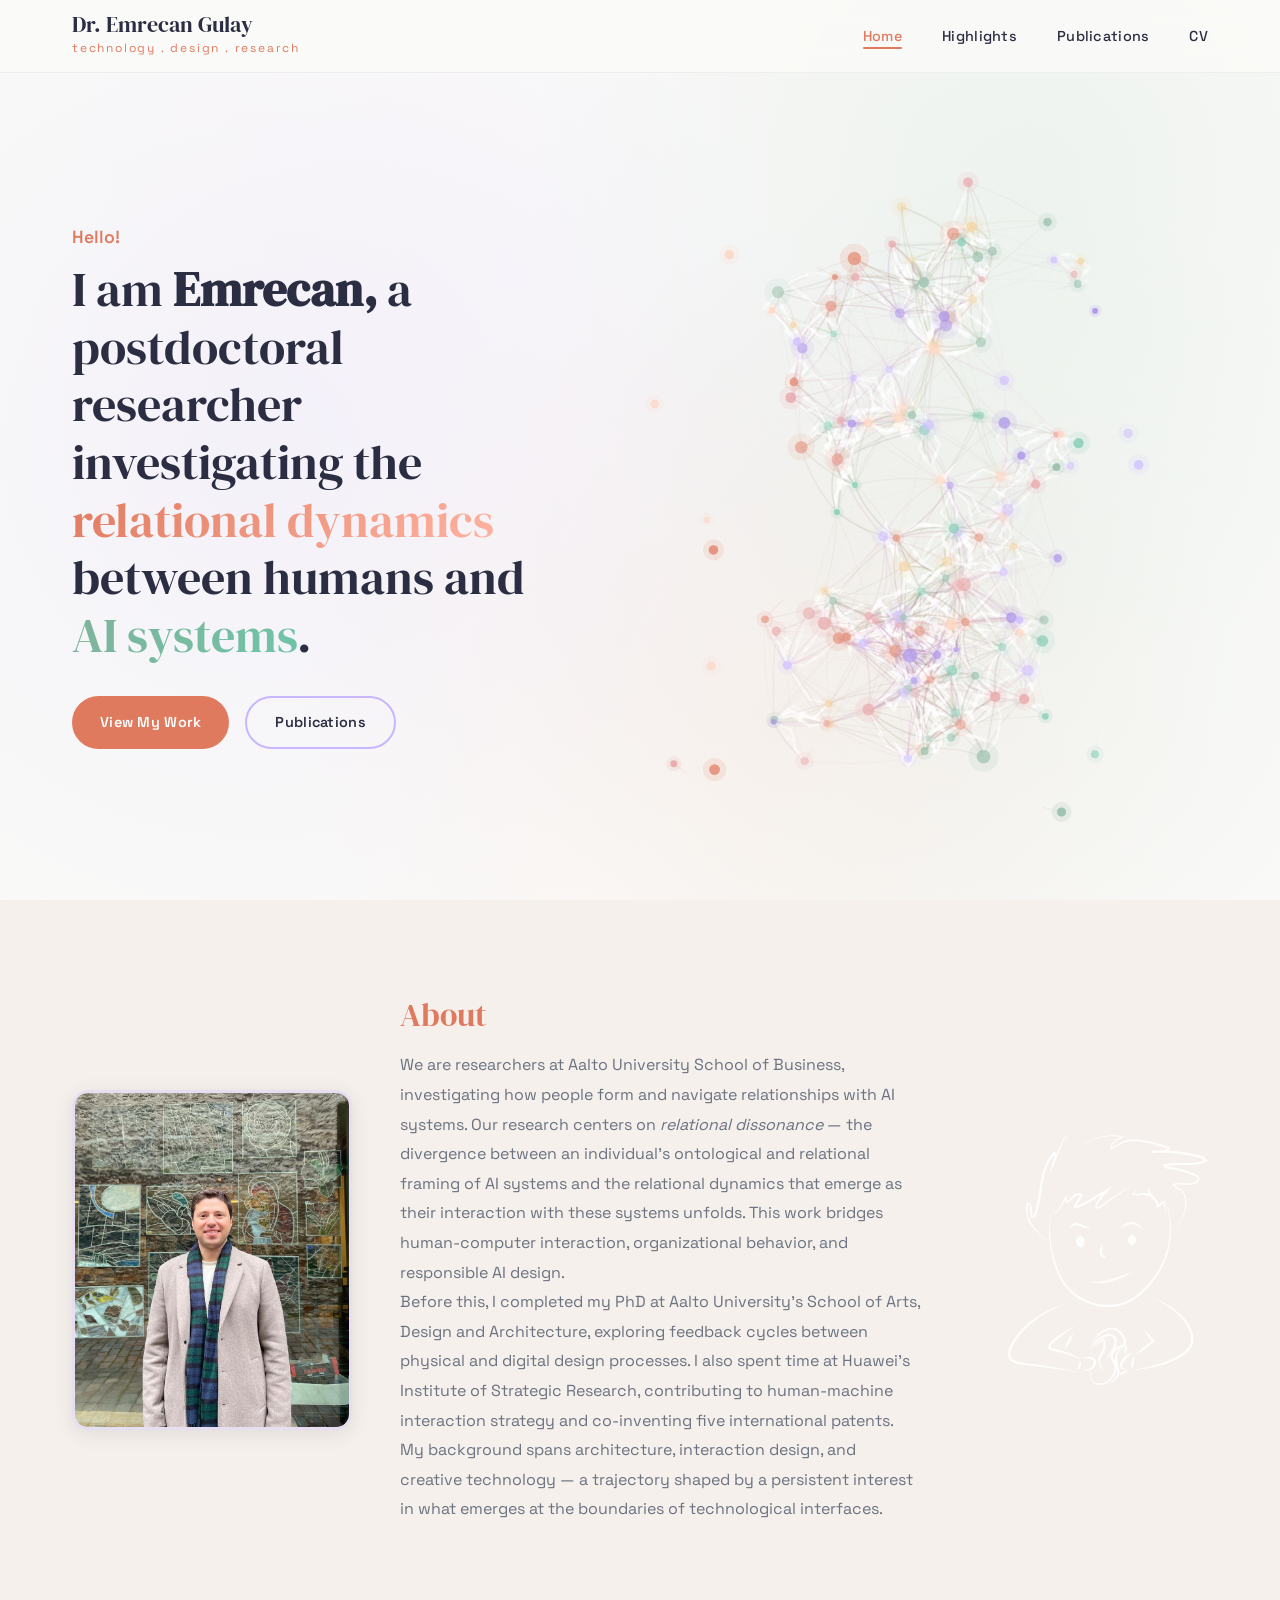
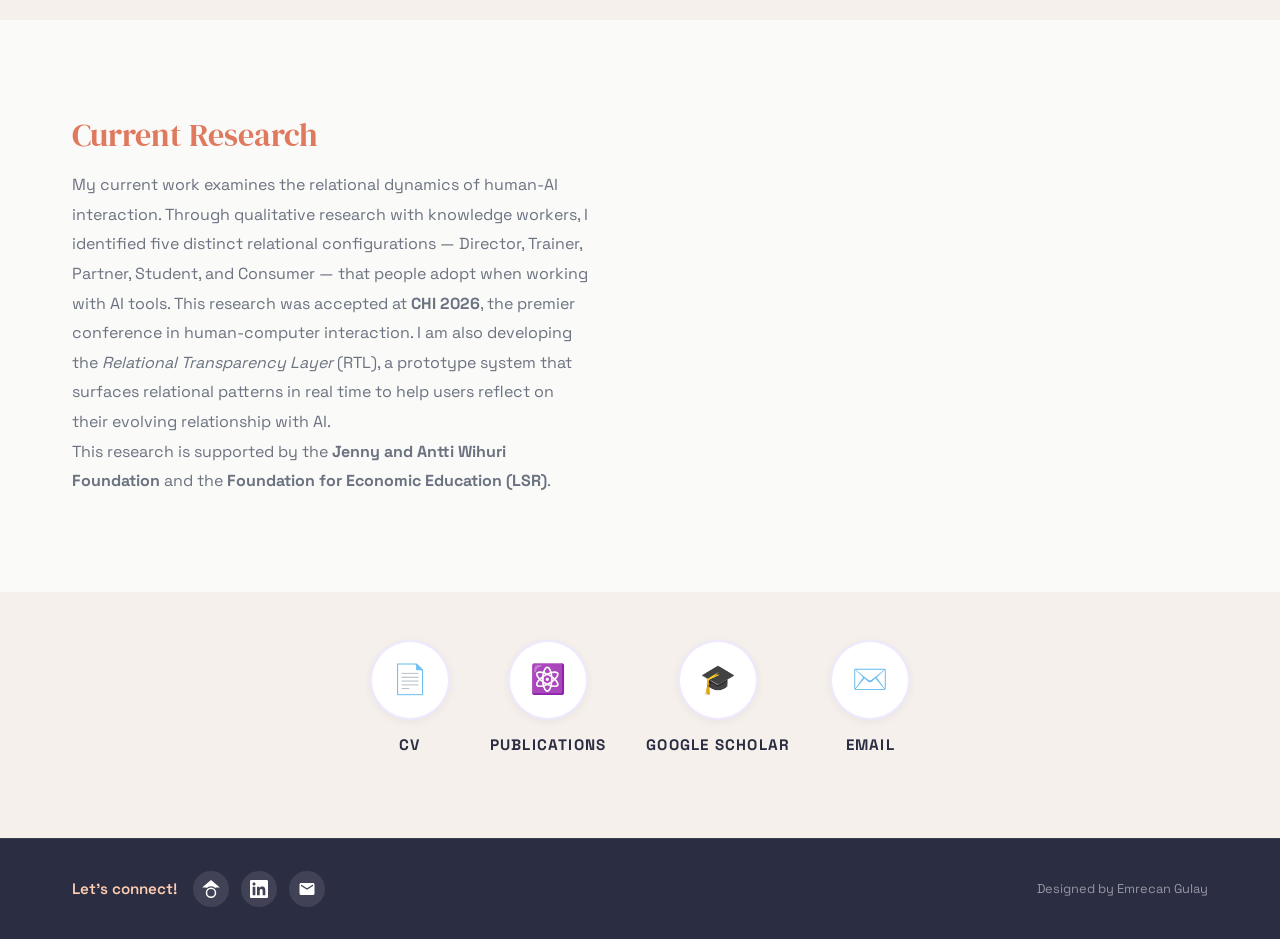
==== commit fbf3fea5: "Refine homepage hero particle field" ====
--- a/index.html
+++ b/index.html
@@ -90,95 +90,7 @@
         </div>
       </div>
       <div class="hero-visual">
-        <!-- Inline SVG: 30° Angled Flow — parallel swaying curves with upward particle pixelation -->
-        <svg class="hero-swirl" viewBox="0 -100 600 1000" xmlns="http://www.w3.org/2000/svg">
-          <defs>
-            <!-- Angled fade gradients -->
-            <linearGradient id="fade-a-coral" x1="0" y1="1" x2="0.5" y2="0" gradientUnits="objectBoundingBox">
-              <stop offset="0%" stop-color="#E07A5F" stop-opacity="0"/>
-              <stop offset="12%" stop-color="#E07A5F" stop-opacity="1"/>
-              <stop offset="82%" stop-color="#E07A5F" stop-opacity="1"/>
-              <stop offset="100%" stop-color="#E07A5F" stop-opacity="0"/>
-            </linearGradient>
-            <linearGradient id="fade-a-gold" x1="0" y1="1" x2="0.5" y2="0" gradientUnits="objectBoundingBox">
-              <stop offset="0%" stop-color="#F2CC8F" stop-opacity="0"/>
-              <stop offset="12%" stop-color="#F2CC8F" stop-opacity="1"/>
-              <stop offset="82%" stop-color="#F2CC8F" stop-opacity="1"/>
-              <stop offset="100%" stop-color="#F2CC8F" stop-opacity="0"/>
-            </linearGradient>
-            <linearGradient id="fade-a-teal" x1="0" y1="1" x2="0.5" y2="0" gradientUnits="objectBoundingBox">
-              <stop offset="0%" stop-color="#81B29A" stop-opacity="0"/>
-              <stop offset="12%" stop-color="#81B29A" stop-opacity="1"/>
-              <stop offset="82%" stop-color="#81B29A" stop-opacity="1"/>
-              <stop offset="100%" stop-color="#81B29A" stop-opacity="0"/>
-            </linearGradient>
-            <linearGradient id="fade-a-soft" x1="0" y1="1" x2="0.5" y2="0" gradientUnits="objectBoundingBox">
-              <stop offset="0%" stop-color="#C8B6FF" stop-opacity="0"/>
-              <stop offset="12%" stop-color="#C8B6FF" stop-opacity="1"/>
-              <stop offset="82%" stop-color="#C8B6FF" stop-opacity="1"/>
-              <stop offset="100%" stop-color="#C8B6FF" stop-opacity="0"/>
-            </linearGradient>
-            <linearGradient id="fade-a-purple" x1="0" y1="1" x2="0.5" y2="0" gradientUnits="objectBoundingBox">
-              <stop offset="0%" stop-color="#9B7FE6" stop-opacity="0"/>
-              <stop offset="15%" stop-color="#9B7FE6" stop-opacity="1"/>
-              <stop offset="80%" stop-color="#9B7FE6" stop-opacity="1"/>
-              <stop offset="100%" stop-color="#9B7FE6" stop-opacity="0"/>
-            </linearGradient>
-            <!-- Far-layer gradients (aerial perspective — desaturated, low opacity) -->
-            <linearGradient id="fade-far-warm" x1="0" y1="1" x2="0.4" y2="0" gradientUnits="objectBoundingBox">
-              <stop offset="0%" stop-color="#E8A998" stop-opacity="0"/>
-              <stop offset="15%" stop-color="#E8A998" stop-opacity="0.14"/>
-              <stop offset="80%" stop-color="#E8A998" stop-opacity="0.14"/>
-              <stop offset="100%" stop-color="#E8A998" stop-opacity="0"/>
-            </linearGradient>
-            <linearGradient id="fade-far-cool" x1="0" y1="1" x2="0.4" y2="0" gradientUnits="objectBoundingBox">
-              <stop offset="0%" stop-color="#A8CCBA" stop-opacity="0"/>
-              <stop offset="15%" stop-color="#A8CCBA" stop-opacity="0.14"/>
-              <stop offset="80%" stop-color="#A8CCBA" stop-opacity="0.14"/>
-              <stop offset="100%" stop-color="#A8CCBA" stop-opacity="0"/>
-            </linearGradient>
-            <linearGradient id="fade-far-muted" x1="0" y1="1" x2="0.4" y2="0" gradientUnits="objectBoundingBox">
-              <stop offset="0%" stop-color="#D4C8F0" stop-opacity="0"/>
-              <stop offset="15%" stop-color="#D4C8F0" stop-opacity="0.12"/>
-              <stop offset="80%" stop-color="#D4C8F0" stop-opacity="0.12"/>
-              <stop offset="100%" stop-color="#D4C8F0" stop-opacity="0"/>
-            </linearGradient>
-          </defs>
-
-          <!-- ═══ FAR DEPTH LAYER — ghost S-curves for aerial perspective ═══ -->
-          <g class="stream stream-far">
-            <path class="flow flow-far ff1" style="--sway-x:8px;--sway-dur:11s" d="M20,920 C-30,780 80,700 30,580 C-20,460 90,380 50,250 C10,120 70,30 60,-100" stroke="url(#fade-far-warm)" stroke-width="1" />
-            <path class="flow flow-far ff2" style="--sway-x:6px;--sway-dur:13s" d="M130,950 C180,820 90,720 140,600 C190,480 100,400 150,270 C200,140 120,50 160,-80" stroke="url(#fade-far-cool)" stroke-width="0.8" />
-            <path class="flow flow-far ff3" style="--sway-x:10px;--sway-dur:9s" d="M250,930 C200,790 310,680 260,550 C210,420 320,330 280,200 C240,70 300,-20 290,-100" stroke="url(#fade-far-muted)" stroke-width="1" />
-            <path class="flow flow-far ff4" style="--sway-x:7px;--sway-dur:12s" d="M370,940 C420,800 330,700 380,570 C430,440 340,360 390,230 C440,100 360,10 400,-100" stroke="url(#fade-far-warm)" stroke-width="0.8" />
-            <path class="flow flow-far ff5" style="--sway-x:9px;--sway-dur:10s" d="M470,920 C420,780 530,670 480,540 C430,410 540,310 500,180 C460,50 520,-40 510,-100" stroke="url(#fade-far-cool)" stroke-width="1" />
-            <path class="flow flow-far ff6" style="--sway-x:5px;--sway-dur:14s" d="M560,950 C610,810 520,710 570,580 C620,450 530,370 580,240 C630,110 550,20 590,-100" stroke="url(#fade-far-muted)" stroke-width="0.8" />
-          </g>
-
-          <!-- ═══ MAIN — Human curves (coral/gold, left third) — dramatic S-curves ═══ -->
-          <g class="stream stream-human">
-            <path class="flow flow-h1" style="--sway-x:14px;--sway-dur:7s" d="M60,920 C-10,780 130,680 40,540 C-50,400 140,310 70,170 C0,40 110,-50 80,-100" stroke="url(#fade-a-coral)" stroke-width="3.5" />
-            <path class="flow flow-h2" style="--sway-x:11px;--sway-dur:9s" d="M160,950 C220,810 100,710 170,580 C240,450 110,370 180,240 C250,110 130,20 190,-80" stroke="url(#fade-a-coral)" stroke-width="2.5" stroke-opacity="0.55" />
-            <path class="flow flow-h3" style="--sway-x:16px;--sway-dur:8s" d="M100,720 C50,610 160,530 90,420 C20,310 150,240 100,130 C50,20 130,-50 110,-100" stroke="url(#fade-a-gold)" stroke-width="2" stroke-opacity="0.35" />
-            <path class="flow flow-h4" style="--sway-x:9px;--sway-dur:11s" d="M210,900 C270,770 150,680 220,550 C290,420 165,340 240,210 C315,80 180,-10 260,-100" stroke="url(#fade-a-coral)" stroke-width="1.5" stroke-opacity="0.22" />
-          </g>
-
-          <!-- ═══ MAIN — Merged/accent curves (purple, center third) ═══ -->
-          <g class="stream stream-merged">
-            <path class="flow flow-m1" style="--sway-x:12px;--sway-dur:8.5s" d="M260,930 C200,790 340,680 270,540 C200,400 350,310 290,170 C230,40 320,-50 300,-100" stroke="url(#fade-a-soft)" stroke-width="2.8" stroke-opacity="0.45" />
-            <path class="flow flow-m2" style="--sway-x:10px;--sway-dur:10s" d="M340,910 C400,770 280,670 350,530 C420,390 290,300 360,160 C430,30 310,-60 380,-100" stroke="url(#fade-a-purple)" stroke-width="2.2" stroke-opacity="0.35" />
-            <path class="flow flow-m3" style="--sway-x:15px;--sway-dur:7.5s" d="M300,720 C250,610 370,530 310,420 C250,310 380,230 320,120 C260,10 350,-60 330,-100" stroke="url(#fade-a-purple)" stroke-width="1.5" stroke-opacity="0.22" />
-          </g>
-
-          <!-- ═══ MAIN — AI curves (teal/lavender, right third) — dramatic S-curves ═══ -->
-          <g class="stream stream-ai">
-            <path class="flow flow-a1" style="--sway-x:13px;--sway-dur:7.5s" d="M380,940 C440,800 320,700 400,560 C480,420 330,330 410,190 C490,50 350,-40 420,-100" stroke="url(#fade-a-teal)" stroke-width="3.5" />
-            <path class="flow flow-a2" style="--sway-x:10px;--sway-dur:9.5s" d="M480,920 C420,780 550,670 490,540 C430,410 560,310 500,180 C440,50 540,-40 510,-100" stroke="url(#fade-a-teal)" stroke-width="2.5" stroke-opacity="0.55" />
-            <path class="flow flow-a3" style="--sway-x:14px;--sway-dur:8s" d="M430,710 C490,590 370,500 440,380 C510,260 380,180 450,60 C520,-60 400,-100 460,-100" stroke="url(#fade-a-soft)" stroke-width="2" stroke-opacity="0.35" />
-            <path class="flow flow-a4" style="--sway-x:8px;--sway-dur:12s" d="M550,930 C600,790 500,690 560,560 C620,430 510,340 570,210 C630,80 520,-10 580,-100" stroke="url(#fade-a-teal)" stroke-width="1.5" stroke-opacity="0.22" />
-          </g>
-        </svg>
-        <!-- Particle canvas overlay -->
+        <div class="hero-threshold-card" aria-hidden="true"></div>
         <canvas class="hero-particle-canvas" id="heroParticles"></canvas>
       </div>
     </div>
--- a/css/style.css
+++ b/css/style.css
@@ -258,8 +258,8 @@
 
 .hero .container {
   display: grid;
-  grid-template-columns: 1fr 1fr;
-  gap: 4rem;
+  grid-template-columns: minmax(0, 0.9fr) minmax(0, 1.1fr);
+  gap: 2.5rem;
   align-items: center;
 }
 
@@ -321,74 +321,45 @@
   to   { opacity: 1; transform: translateX(0); }
 }
 
-/* Hero Visual — SVG + Canvas container */
+/* Hero Visual - simple storytelling stage + canvas */
 .hero-visual {
   position: relative;
   display: flex;
   justify-content: center;
   align-items: center;
+  min-height: 680px;
   opacity: 0;
   animation: heroFadeIn 1s ease 500ms forwards;
 }
 
-/* Inline SVG hero */
-.hero-swirl {
-  width: 130%;
-  max-width: 900px;
-  overflow: visible;
-  margin: -4rem -4rem -4rem 2rem;
-}
-
-/* Decorative floating shapes behind SVG */
-.hero-visual::before,
-.hero-visual::after {
-  content: '';
-  position: absolute;
-  border-radius: 50%;
-  opacity: 0.25;
-  filter: blur(40px);
-  z-index: -1;
-}
-
-.hero-visual::before {
-  width: 280px;
-  height: 280px;
-  background: var(--accent-soft);
-  top: -50px;
-  right: -40px;
-  animation: floatShape 8s ease-in-out infinite;
-}
-
-.hero-visual::after {
-  width: 220px;
-  height: 220px;
-  background: var(--peach);
-  bottom: -20px;
-  left: -40px;
-  animation: floatShape 8s ease-in-out infinite 2s;
-}
-
-@keyframes floatShape {
-  0%, 100% { transform: translate(0, 0) scale(1); }
-  50% { transform: translate(10px, -15px) scale(1.1); }
-}
-
-/* Flow paths: hidden but kept in DOM for particle trajectory data */
-.hero-swirl .flow {
-  fill: none;
-  stroke: transparent;
-  visibility: hidden;
-}
+.hero-threshold-card {
+  position: relative;
+  width: min(100%, 840px);
+  min-height: 680px;
+  border-radius: 36px;
+  overflow: hidden;
+  background: transparent;
+  border: none;
+  box-shadow: none;
+  backdrop-filter: none;
+  -webkit-backdrop-filter: none;
+}
+
+.hero-threshold-card::before,
+.hero-threshold-card::after {
+  content: none;
+}
+
+
 
 /* Hero particle canvas */
 .hero-particle-canvas {
   position: absolute;
-  top: 0;
-  left: 0;
+  inset: 0;
   width: 100%;
   height: 100%;
   pointer-events: none;
-  z-index: 1;
+  z-index: 3;
   opacity: 0;
   animation: canvasFadeIn 0.8s ease 400ms forwards;
 }
@@ -1119,8 +1090,13 @@
   }
 
   .hero-visual {
-    max-width: 400px;
+    max-width: 760px;
+    min-height: 600px;
     margin: 0 auto;
+  }
+
+  .hero-threshold-card {
+    min-height: 600px;
   }
 
   .about-section .container {
@@ -1190,6 +1166,45 @@
     font-size: 1rem;
   }
 
+  .hero-visual {
+    min-height: 560px;
+  }
+
+  .hero-threshold-card {
+    min-height: 560px;
+    padding: 1rem 1rem 0.9rem;
+    border-radius: 28px;
+  }
+
+  .threshold-copy {
+    position: static;
+    max-width: none;
+    transform: none;
+    text-align: left;
+    margin-bottom: 0.75rem;
+  }
+
+  .threshold-copy-center,
+  .threshold-copy-ai {
+    left: auto;
+    right: auto;
+    text-align: left;
+  }
+
+  .threshold-floor {
+    position: static;
+    grid-template-columns: 1fr;
+    gap: 0.35rem;
+    text-align: left;
+    padding: 0 0.25rem;
+    margin-top: 0.35rem;
+  }
+
+  .threshold-floor span:nth-child(1),
+  .threshold-floor span:nth-child(3) {
+    text-align: left;
+  }
+
   .section-padding {
     padding: 4rem 0;
   }
@@ -1245,6 +1260,23 @@
 
   .hero-title {
     font-size: 1.8rem;
+  }
+
+  .hero-visual {
+    min-height: 500px;
+  }
+
+  .hero-threshold-card {
+    min-height: 500px;
+  }
+
+  .threshold-label {
+    letter-spacing: 0.12em;
+  }
+
+  .threshold-copy p,
+  .threshold-floor span {
+    font-size: 0.8rem;
   }
 
   .actions-grid {
@@ -1606,4 +1638,11 @@
   }
   .scroll-progress { display: none; }
   .hero-particle-canvas { display: none; }
-}
+  .hero-grid-human path,
+  .hero-grid-ai path,
+  .threshold-spine,
+  .threshold-wave-left,
+  .threshold-wave-right {
+    animation: none !important;
+  }
+}
